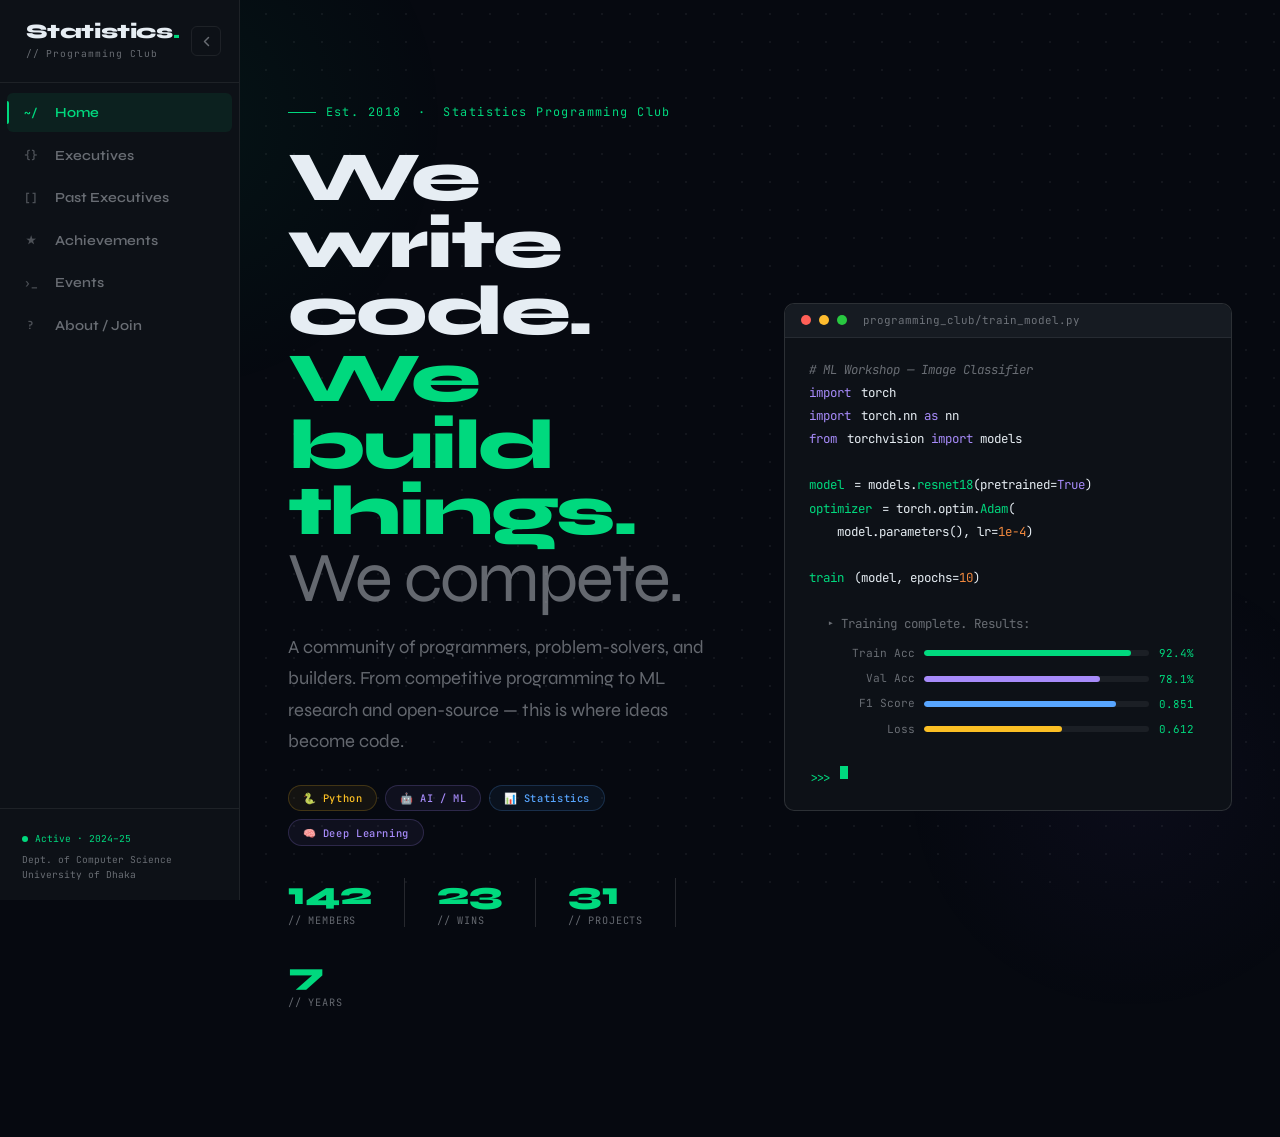
==== index.html @ 73231b4b "Update index.html" ====
<!DOCTYPE html>
<html lang="en">
<head>
  <meta charset="UTF-8">
  <meta name="viewport" content="width=device-width, initial-scale=1.0">
  <title>Statistics Programming Club</title>
  <link rel="preconnect" href="https://fonts.googleapis.com">
  <link rel="preconnect" href="https://fonts.gstatic.com" crossorigin>
  <link href="https://fonts.googleapis.com/css2?family=Syne:wght@400;600;700;800&family=JetBrains+Mono:wght@300;400;500&display=swap" rel="stylesheet">
  <link rel="stylesheet" href="style.css">
</head>
<body>

<div class="bg-glow2"></div>

<!-- ══════════════════════════════════════════
     SIDEBAR (desktop)
══════════════════════════════════════════ -->
<nav class="sb" id="sb">
  <div class="sbh">
    <div class="sbb">
      <div class="lm"><a href="#">Statistics<span>.</span></div>
      <div class="ls">// Programming Club</a></div>
    </div>
    <button class="sbt" id="sbt" title="Toggle sidebar">
      <svg width="13" height="13" viewBox="0 0 13 13" fill="none">
        <path d="M8.5 10.5L4.5 6.5L8.5 2.5" stroke="currentColor" stroke-width="1.5" stroke-linecap="round" stroke-linejoin="round"/>
      </svg>
    </button>
  </div>

  <ul class="nis">
    <li class="ni active" data-page="home"        data-tip="Home">        <span class="nic">~/</span><span class="nil">Home</span></li>
    <li class="ni"        data-page="exec"         data-tip="Executives">  <span class="nic">{}</span><span class="nil">Executives</span></li>
    <li class="ni"        data-page="alumni"       data-tip="Past Execs">  <span class="nic">[]</span><span class="nil">Past Executives</span></li>
    <li class="ni"        data-page="ach"          data-tip="Achievements"><span class="nic">★</span> <span class="nil">Achievements</span></li>
    <li class="ni"        data-page="events"       data-tip="Events">      <span class="nic">›_</span><span class="nil">Events</span></li>
    <li class="ni"        data-page="about"        data-tip="About">       <span class="nic">?</span> <span class="nil">About / Join</span></li>
  </ul>

  <div class="sbf">
    <div class="sbfd"></div>
    <div class="sbfi">
      <div class="st"><span class="std"></span>Active · 2024–25</div>
      <p>Dept. of Computer Science<br>University of Dhaka</p>
    </div>
  </div>
</nav>

<!-- ══════════════════════════════════════════
     MOBILE TOP NAV
══════════════════════════════════════════ -->
<nav class="tn">
  <div class="lm">Statistics<span style="color:var(--ac)">.</span></div>
  <div class="hbg" id="hbg">
    <span></span><span></span><span></span>
  </div>
</nav>

<div class="mm" id="mm">
  <div class="mi active" data-page="home">  ~/&nbsp;&nbsp;Home</div>
  <div class="mi"        data-page="exec">  {}&nbsp;&nbsp;Executives</div>
  <div class="mi"        data-page="alumni">[]&nbsp;&nbsp;Past Executives</div>
  <div class="mi"        data-page="ach">   ★&nbsp;&nbsp;Achievements</div>
  <div class="mi"        data-page="events">›_&nbsp;&nbsp;Events</div>
  <div class="mi"        data-page="about"> ?&nbsp;&nbsp;About / Join</div>
</div>

<!-- ══════════════════════════════════════════
     MAIN CONTENT
══════════════════════════════════════════ -->
<main class="ct" id="ct">

  <!-- ─────────────────────────────
       HOME
  ───────────────────────────── -->
  <section class="pg active" id="page-home">
    <div class="hero">

      <div class="hero-left">
        <div class="htag">Est. 2018 &nbsp;·&nbsp; Statistics Programming Club</div>
        <h1 class="htitle">
          We write code.<br>
          <span class="ac">We build things.</span><br>
          <span class="dm">We compete.</span>
        </h1>
        <p class="hdesc">
          A community of programmers, problem-solvers, and builders.
          From competitive programming to ML research and open-source —
          this is where ideas become code.
        </p>
        <div class="focus-pills">
          <span class="pill pill-py">🐍 Python</span>
          <span class="pill pill-ml">🤖 AI / ML</span>
          <span class="pill pill-st">📊 Statistics</span>
          <span class="pill pill-ml">🧠 Deep Learning</span>
          <!-- <span class="pill pill-cp">⚡ Competitive Programming</span> -->
        </div>
        <div class="stats">
          <div><div class="snum">142</div><div class="slbl">// MEMBERS</div></div>
          <div class="sdiv"></div>
          <div><div class="snum">23</div><div class="slbl">// WINS</div></div>
          <div class="sdiv"></div>
          <div><div class="snum">31</div><div class="slbl">// PROJECTS</div></div>
          <div class="sdiv"></div>
          <div><div class="snum">7</div><div class="slbl">// YEARS</div></div>
        </div>
      </div>

      <div class="hero-right">
        <div class="term">
          <div class="tbar">
            <div class="dot dr"></div>
            <div class="dot dy"></div>
            <div class="dot dg"></div>
            <span class="tttl">programming_club/train_model.py</span>
          </div>
          <div class="tbody">
            <div class="tl"><span class="t-cm"># ML Workshop — Image Classifier</span></div>
            <div class="tl"><span class="t-kw">import</span><span class="tc">torch</span></div>
            <div class="tl"><span class="t-kw">import</span><span class="tc">torch.nn <span class="t-kw">as</span> nn</span></div>
            <div class="tl"><span class="t-kw">from</span><span class="tc">torchvision <span class="t-kw">import</span> models</span></div>
            <div class="tl">&nbsp;</div>
            <div class="tl"><span class="t-fn">model</span><span class="tc">= models.<span class="t-fn">resnet18</span>(pretrained=<span class="t-kw">True</span>)</span></div>
            <div class="tl"><span class="t-fn">optimizer</span><span class="tc">= torch.optim.<span class="t-fn">Adam</span>(</span></div>
            <div class="tl"><span class="tc">&nbsp;&nbsp;&nbsp;&nbsp;model.parameters(), lr=<span class="t-num">1e-4</span>)</span></div>
            <div class="tl">&nbsp;</div>
            <div class="tl"><span class="t-fn">train</span><span class="tc">(model, epochs=<span class="t-num">10</span>)</span></div>
            <div class="tl">&nbsp;</div>
            <div class="tl"><span class="to">▸ Training complete. Results:</span></div>
            <div class="t-chart">
              <div class="t-bar-row">
                <span class="t-bar-lbl">Train Acc</span>
                <div class="t-bar-track"><div class="t-bar-fill f1"></div></div>
                <span class="t-bar-val">92.4%</span>
              </div>
              <div class="t-bar-row">
                <span class="t-bar-lbl">Val Acc</span>
                <div class="t-bar-track"><div class="t-bar-fill f2"></div></div>
                <span class="t-bar-val">78.1%</span>
              </div>
              <div class="t-bar-row">
                <span class="t-bar-lbl">F1 Score</span>
                <div class="t-bar-track"><div class="t-bar-fill f3"></div></div>
                <span class="t-bar-val">0.851</span>
              </div>
              <div class="t-bar-row">
                <span class="t-bar-lbl">Loss</span>
                <div class="t-bar-track"><div class="t-bar-fill f4"></div></div>
                <span class="t-bar-val">0.612</span>
              </div>
            </div>
            <div class="tl">&nbsp;</div>
            <div class="tl"><span class="tp">&gt;&gt;&gt;</span><span class="tcur"></span></div>
          </div>
        </div>
      </div>

    </div>
  </section>

  <!-- ─────────────────────────────
       CURRENT EXECUTIVES
       Cards are injected by script.js
       based on "current_committee" in database.json
  ───────────────────────────── -->
  <section class="pg" id="page-exec">
    <div class="ph rv">
      <div class="pe">// Current Session</div>
      <h2 class="pt">Current <span>Executives</span></h2>
      <p class="pd">The team leading Statistics Programming Club this year. Click any card to view their profile &amp; social links.</p>
      <div class="sbadge" id="exec-session-badge">
        <span class="bdot"></span>
        <span id="exec-session-text">Active Session</span>
      </div>
    </div>

    <!-- script.js appends .ec cards here -->
    <div class="egrid rv" id="exec-grid"></div>
  </section>

  <!-- ─────────────────────────────
       PAST EXECUTIVES
       Year blocks are injected by script.js
       for every committee that isn't current_committee
  ───────────────────────────── -->
  <section class="pg" id="page-alumni">
    <div class="ph rv">
      <div class="pe">// Alumni</div>
      <h2 class="pt">Past <span>Executives</span></h2>
      <p class="pd">The people who built what this club is today. Click any card to see their profile and links.</p>
    </div>

    <!-- script.js appends .ay year blocks here -->
    <div id="alumni-content"></div>
  </section>

  <!-- ─────────────────────────────
       ACHIEVEMENTS
  ───────────────────────────── -->
  <section class="pg" id="page-ach">
    <div class="ph rv">
      <div class="pe">// Trophy Room</div>
      <h2 class="pt">Our <span>Achievements</span></h2>
      <p class="pd">Competition results, recognitions, and milestones since 2018.</p>
    </div>

    <div class="tally rv">
      <div class="tc2"><div class="tn2">8</div><div class="tl2">// GOLD</div></div>
      <div class="tc2"><div class="tn2">9</div><div class="tl2">// SILVER</div></div>
      <div class="tc2"><div class="tn2">6</div><div class="tl2">// BRONZE</div></div>
      <div class="tc2"><div class="tn2">31</div><div class="tl2">// PROJECTS</div></div>
    </div>

    <div class="agrid rv">
      <div class="ach gold">
        <div class="ai">🥇</div>
        <div class="ayr">2024 · ICPC REGIONAL</div>
        <div class="atl">1st Place — ICPC Dhaka Regional Contest</div>
        <div class="aev">International Collegiate Programming Contest</div>
        <div class="amm"><strong>Team:</strong> Aryan H., Tanvir A., Lamia N.</div>
      </div>
      <div class="ach gold">
        <div class="ai">🥇</div>
        <div class="ayr">2024 · HACKATHON</div>
        <div class="atl">1st Place — DU Tech Fest Hackathon</div>
        <div class="aev">University of Dhaka Tech Festival</div>
        <div class="amm"><strong>Project:</strong> AgriSense — Smart crop monitoring</div>
      </div>
      <div class="ach silver">
        <div class="ai">🥈</div>
        <div class="ayr">2023 · ICPC REGIONAL</div>
        <div class="atl">2nd Place — ICPC Dhaka Regional</div>
        <div class="aev">International Collegiate Programming Contest</div>
        <div class="amm"><strong>Team:</strong> Karim U., Imran C., Hasib R.</div>
      </div>
      <div class="ach blue">
        <div class="ai">🏆</div>
        <div class="ayr">2023 · RESEARCH</div>
        <div class="atl">Best Paper — IEEE Student Branch Conference</div>
        <div class="aev">IEEE Bangladesh Section Student Conference</div>
        <div class="amm"><strong>Authors:</strong> Karim U., Dipa R., Suriya B.</div>
      </div>
      <div class="ach gold">
        <div class="ai">🥇</div>
        <div class="ayr">2022 · CODEFORCES</div>
        <div class="atl">National Rank #1 — Codeforces Round 850</div>
        <div class="aev">Codeforces Rated Contest</div>
        <div class="amm"><strong>Member:</strong> Imran Chowdhury</div>
      </div>
      <div class="ach silver">
        <div class="ai">🥈</div>
        <div class="ayr">2022 · HACKATHON</div>
        <div class="atl">Runner-up — BASIS National ICT Awards</div>
        <div class="aev">BASIS National ICT Awards (Student Category)</div>
        <div class="amm"><strong>Project:</strong> EduTrack — Attendance system</div>
      </div>
      <div class="ach">
        <div class="ai">🎖️</div>
        <div class="ayr">2021 · COMMUNITY</div>
        <div class="atl">Best Student Club — DU CSE Dept. Award</div>
        <div class="aev">Dept. of Computer Science & Engineering, DU</div>
        <div class="amm"><strong>Session:</strong> 2020–2021</div>
      </div>
      <div class="ach silver">
        <div class="ai">🥈</div>
        <div class="ayr">2021 · ICPC</div>
        <div class="atl">2nd Place — BUET IUPC</div>
        <div class="aev">BUET Inter-University Programming Contest</div>
        <div class="amm"><strong>Team:</strong> Omar F., Rezaul K., Tanya I.</div>
      </div>
    </div>
  </section>

  <!-- ─────────────────────────────
       EVENTS
  ───────────────────────────── -->
  <section class="pg" id="page-events">
    <div class="ph rv">
      <div class="pe">// Schedule</div>
      <h2 class="pt">Upcoming <span>Events</span></h2>
      <p class="pd">Workshops, contests, and meetups. Open to all members — some open to the public.</p>
    </div>

    <div class="evl rv">
      <div class="ev">
        <div><div class="emo">MAY</div><div class="edy">12</div></div>
        <div><div class="et">CP Workshop — Graph Algorithms</div><div class="em">2:00 PM · Room 301, CSE Building · All levels welcome</div></div>
        <div class="etag tup">UPCOMING</div>
      </div>
      <div class="ev">
        <div><div class="emo">MAY</div><div class="edy">18</div></div>
        <div><div class="et">Weekly Practice Contest</div><div class="em">6:00 PM · Online (Codeforces) · Members only</div></div>
        <div class="etag tup">UPCOMING</div>
      </div>
      <div class="ev">
        <div><div class="emo">MAY</div><div class="edy">24</div></div>
        <div><div class="et">Web Dev Bootcamp — Day 1</div><div class="em">10:00 AM · Lab 2, CSE Building · Open to all</div></div>
        <div class="etag two">WORKSHOP</div>
      </div>
      <div class="ev">
        <div><div class="emo">MAY</div><div class="edy">25</div></div>
        <div><div class="et">Web Dev Bootcamp — Day 2</div><div class="em">10:00 AM · Lab 2, CSE Building · Open to all</div></div>
        <div class="etag two">WORKSHOP</div>
      </div>
      <div class="ev">
        <div><div class="emo">JUN</div><div class="edy">07</div></div>
        <div><div class="et">Intra-Club Programming Contest 2025</div><div class="em">9:00 AM – 2:00 PM · Lab 1 &amp; 2, CSE Building · Members</div></div>
        <div class="etag tco">CONTEST</div>
      </div>
      <div class="ev">
        <div><div class="emo">JUN</div><div class="edy">20</div></div>
        <div><div class="et">ICPC Selection Round — Trial</div><div class="em">10:00 AM · Online · Open to registered teams</div></div>
        <div class="etag tco">CONTEST</div>
      </div>
    </div>

    <p style="font-family:var(--fm);font-size:.7rem;color:var(--mut)">
      // Events are posted to our Facebook group 1 week in advance.
    </p>
  </section>

  <!-- ─────────────────────────────
       ABOUT / JOIN
  ───────────────────────────── -->
  <section class="pg" id="page-about">
    <div class="ph rv">
      <div class="pe">// About</div>
      <h2 class="pt">Who We <span>Are</span></h2>
      <p class="pd">Founded in 2018 at the Dept. of Computer Science &amp; Engineering, University of Dhaka.</p>
    </div>

    <div class="abg rv">
      <div class="abc">
        <h3><span class="tag">01</span> Mission</h3>
        <p>To cultivate a culture of programming excellence — from competitive coding to building products that matter. We believe the best engineers practice deliberately and ship relentlessly.</p>
      </div>
      <div class="abc">
        <h3><span class="tag">02</span> What We Do</h3>
        <p>Weekly workshops, monthly contests, annual hackathons, ICPC preparation, open-source projects, and industry speaker sessions. Something for every level of programmer.</p>
      </div>
      <div class="abc wide">
        <h3><span class="tag">03</span> Our Community</h3>
        <p>142 active members across all years of the CSE program. We welcome students from all departments who love programming. You don't need to be a CS major — just bring curiosity and consistency. Our alumni network spans Google, Meta, local startups, and top grad programs worldwide.</p>
      </div>
    </div>

    <div class="mtr rv">
      <div class="mtc">
        <div class="mtd">// WEEKLY MEETUP</div>
        <div class="mtt">Every Thursday</div>
        <div class="mtl">5:00 PM · Room 301, CSE Building</div>
      </div>
      <div class="mtc">
        <div class="mtd">// PRACTICE SESSION</div>
        <div class="mtt">Every Saturday</div>
        <div class="mtl">3:00 PM · Lab 2, CSE Building</div>
      </div>
      <div class="mtc">
        <div class="mtd">// ONLINE CONTEST</div>
        <div class="mtt">Bi-weekly</div>
        <div class="mtl">6:00 PM · Codeforces Platform</div>
      </div>
    </div>

    <div class="jcta rv">
      <div>
        <h3>Ready to <span>join</span>?</h3>
        <p>Membership is open at the start of each semester. Fill out the form and one of our executives will be in touch within 48 hours.</p>
      </div>
      <a class="bjoin" href="mailto:join@syntaxclub.ac">Apply for Membership →</a>
    </div>
  </section>

</main>

<!-- ══════════════════════════════════════════
     PROFILE MODAL
══════════════════════════════════════════ -->
<div class="ovl" id="ov">
  <div class="mdl">
    <button class="mclose" id="mc">✕</button>
    <div class="mbody">
      <div class="mtop">
        <div class="mav" id="mav"></div>
        <div>
          <div class="mrl" id="mrl"></div>
          <div class="mnm" id="mnm"></div>
          <div class="mtgs" id="mtgs"></div>
        </div>
      </div>
      <div class="mbi" id="mbi"></div>
      <div class="mso-label">// Connect</div>
      <div class="mso" id="mso"></div>
    </div>
  </div>
</div>

<script src="script.js"></script>
</body>
</html>
---- style.css ----
/* ── RESET & VARIABLES ── */
*,*::before,*::after{box-sizing:border-box;margin:0;padding:0}

:root{
  --bg:#060910;--surface:#0d1117;--s2:#161b22;
  --b:rgba(255,255,255,.07);--b2:rgba(255,255,255,.13);
  --txt:#e6edf3;--mut:rgba(230,237,243,.42);
  --ac:#00d97e;--acd:rgba(0,217,126,.08);--acg:rgba(0,217,126,.22);
  --bl:#58a6ff;--bld:rgba(88,166,255,.1);--or:#f0883e;
  --pu:#a78bfa;--pud:rgba(167,139,250,.1);--py:#fbbf24;
  --fd:'Syne',sans-serif;--fm:'JetBrains Mono',monospace;
  --nw:240px;--nc:64px;--nh:60px;--ease:.28s cubic-bezier(.4,0,.2,1)
}

html{scroll-behavior:smooth}

body{
  font-family:var(--fd);
  background:var(--bg);
  color:var(--txt);
  min-height:100vh;
  overflow-x:hidden
}

/* Dot grid background */
body::before{
  content:'';position:fixed;inset:0;
  background-image:radial-gradient(circle,rgba(255,255,255,.055) 1px,transparent 1px);
  background-size:28px 28px;pointer-events:none;z-index:0
}

/* Green ambient glow — top left */
body::after{
  content:'';position:fixed;top:-20%;left:-10%;
  width:600px;height:600px;
  background:radial-gradient(circle,rgba(0,217,126,.055) 0%,transparent 65%);
  pointer-events:none;z-index:0
}

/* Purple ambient glow — bottom right */
.bg-glow2{
  position:fixed;bottom:-15%;right:-8%;
  width:500px;height:500px;
  background:radial-gradient(circle,rgba(139,92,246,.045) 0%,transparent 65%);
  pointer-events:none;z-index:0
}

a{color:inherit;text-decoration:none}
ul{list-style:none}

/* ── SIDEBAR ── */
.sb{
  position:fixed;top:0;left:0;bottom:0;
  width:var(--nw);background:var(--surface);
  border-right:1px solid var(--b);z-index:200;
  display:flex;flex-direction:column;overflow:hidden;
  transition:width var(--ease)
}
.sb.col{width:var(--nc)}

.sbh{
  display:flex;align-items:center;justify-content:space-between;
  padding:1.4rem 1.1rem 1.4rem 1.6rem;
  border-bottom:1px solid var(--b);min-height:70px;flex-shrink:0
}
.sb.col .sbh{justify-content:center;padding:1.4rem 0}

.sbb{overflow:hidden;white-space:nowrap;transition:opacity var(--ease),width var(--ease)}
.sb.col .sbb{opacity:0;width:0;pointer-events:none}

.lm{font-family:var(--fd);font-size:1.28rem;font-weight:800;letter-spacing:-.02em;line-height:1}
.lm span{color:var(--ac)}
.ls{font-family:var(--fm);font-size:.6rem;color:var(--mut);letter-spacing:.1em;margin-top:.25rem}

.sbt{
  width:30px;height:30px;border-radius:6px;
  background:transparent;border:1px solid var(--b);
  color:var(--mut);cursor:pointer;
  display:flex;align-items:center;justify-content:center;flex-shrink:0;
  transition:background .18s,color .18s,border-color .18s
}
.sbt:hover{background:var(--s2);color:var(--txt);border-color:var(--b2)}
.sbt svg{transition:transform var(--ease)}
.sb.col .sbt svg{transform:rotate(180deg)}

.nis{flex:1;padding:.6rem .45rem;display:flex;flex-direction:column;gap:.2rem;overflow:hidden}

.ni{
  display:flex;align-items:center;gap:.8rem;
  padding:.7rem .8rem;border-radius:6px;
  font-size:.87rem;font-weight:600;color:var(--mut);
  cursor:pointer;white-space:nowrap;position:relative;
  transition:background .18s,color .18s
}
.nic{font-family:var(--fm);font-size:.7rem;width:22px;text-align:center;flex-shrink:0;opacity:.7}
.nil{overflow:hidden;transition:opacity var(--ease),max-width var(--ease);max-width:180px}
.sb.col .nil{opacity:0;max-width:0}
.ni:hover{background:var(--s2);color:var(--txt)}
.ni.active{background:var(--acd);color:var(--ac)}
.ni.active::before{
  content:'';position:absolute;left:0;top:20%;bottom:20%;
  width:2px;background:var(--ac);border-radius:0 2px 2px 0
}
.ni.active .nic{opacity:1}

/* Collapsed sidebar tooltips */
.sb.col .ni::after{
  content:attr(data-tip);
  position:absolute;left:calc(100% + 10px);top:50%;transform:translateY(-50%);
  background:var(--s2);border:1px solid var(--b2);color:var(--txt);
  padding:.35rem .75rem;border-radius:6px;
  font-size:.76rem;font-weight:600;
  white-space:nowrap;pointer-events:none;
  opacity:0;transition:opacity .15s;z-index:300
}
.sb.col .ni:hover::after{opacity:1}

.sbf{padding:1.1rem 1.4rem;border-top:1px solid var(--b);flex-shrink:0;overflow:hidden}
.sb.col .sbf{padding:1.1rem 0;display:flex;justify-content:center}

.sbfi{white-space:nowrap;transition:opacity var(--ease)}
.sb.col .sbfi{opacity:0;pointer-events:none}

.sbfd{display:none;width:7px;height:7px;border-radius:50%;background:var(--ac);animation:pulse 2s ease infinite}
.sb.col .sbfd{display:block}

.st{display:inline-flex;align-items:center;gap:.4rem;color:var(--ac);font-family:var(--fm);font-size:.6rem;margin-bottom:.4rem}
.std{width:6px;height:6px;border-radius:50%;background:var(--ac);animation:pulse 2s ease infinite}
@keyframes pulse{0%,100%{opacity:1;transform:scale(1)}50%{opacity:.4;transform:scale(.75)}}
.sbf p{font-family:var(--fm);font-size:.6rem;color:var(--mut);line-height:1.6}

/* ── MOBILE TOP NAV ── */
.tn{
  display:none;position:fixed;top:0;left:0;right:0;height:var(--nh);
  background:rgba(13,17,23,.92);backdrop-filter:blur(12px);
  border-bottom:1px solid var(--b);z-index:200;
  align-items:center;justify-content:space-between;padding:0 1.25rem
}
.tn .lm{font-size:1.1rem}

.hbg{display:flex;flex-direction:column;gap:4px;cursor:pointer;padding:4px}
.hbg span{display:block;width:20px;height:2px;background:var(--txt);border-radius:2px}

.mm{
  display:none;position:fixed;inset:var(--nh) 0 0 0;
  background:var(--surface);z-index:190;
  padding:1.5rem 1.25rem;flex-direction:column;gap:.4rem;overflow-y:auto
}
.mm.open{display:flex}
.mi{padding:.875rem 1rem;border-radius:6px;font-weight:600;color:var(--mut);cursor:pointer;transition:background .15s,color .15s;font-family:var(--fm);font-size:.83rem}
.mi.active{background:var(--acd);color:var(--ac)}
.mi:hover{background:var(--s2);color:var(--txt)}

/* ── CONTENT AREA ── */
.ct{margin-left:var(--nw);min-height:100vh;position:relative;z-index:1;transition:margin-left var(--ease)}
.ct.col{margin-left:var(--nc)}
.pg{display:none;padding:3.5rem min(5%,3rem) 5rem}
.pg.active{display:block}

/* ── HOME ── */
.hero{
  min-height:calc(100vh - 3.5rem);
  display:grid;grid-template-columns:1fr 1fr;gap:3rem;
  align-items:center;padding:3rem 0
}
.hero-left{display:flex;flex-direction:column;justify-content:center}
.hero-right{display:flex;flex-direction:column;gap:1.5rem}

.htag{
  font-family:var(--fm);font-size:.74rem;color:var(--ac);
  letter-spacing:.12em;margin-bottom:1.5rem;
  display:flex;align-items:center;gap:.6rem;
  opacity:0;animation:fadeUp .7s ease .1s both
}
.htag::before{content:'';display:inline-block;width:28px;height:1px;background:var(--ac)}

.htitle{
  font-size:clamp(2.6rem,5.5vw,5rem);font-weight:800;
  line-height:.95;letter-spacing:-.03em;margin-bottom:1.25rem;
  opacity:0;animation:fadeUp .8s ease .2s both
}
.htitle .ac{color:var(--ac)}
.htitle .dm{color:var(--mut);font-weight:400}

.hdesc{
  font-size:clamp(1rem,1.8vw,1.15rem);color:var(--mut);
  max-width:46ch;font-weight:400;line-height:1.7;margin-bottom:1.75rem;
  opacity:0;animation:fadeUp .8s ease .35s both
}

/* Focus pills */
.focus-pills{display:flex;flex-wrap:wrap;gap:.5rem;margin-bottom:2rem;opacity:0;animation:fadeUp .8s ease .42s both}
.pill{display:inline-flex;align-items:center;gap:.4rem;padding:.32rem .85rem;border-radius:20px;font-family:var(--fm);font-size:.65rem;font-weight:500;letter-spacing:.06em;border:1px solid}
.pill-py{color:var(--py);border-color:rgba(251,191,36,.2);background:rgba(251,191,36,.06)}
.pill-ml{color:var(--pu);border-color:rgba(167,139,250,.2);background:rgba(167,139,250,.06)}
.pill-cp{color:var(--ac);border-color:rgba(0,217,126,.2);background:rgba(0,217,126,.06)}
.pill-st{color:var(--bl);border-color:rgba(88,166,255,.2);background:rgba(88,166,255,.06)}

/* Terminal */
.term{background:var(--surface);border:1px solid var(--b2);border-radius:10px;overflow:hidden;width:100%;opacity:0;animation:fadeUp .8s ease .45s both}
.tbar{background:var(--s2);padding:.6rem 1rem;display:flex;align-items:center;gap:.5rem;border-bottom:1px solid var(--b)}
.dot{width:10px;height:10px;border-radius:50%}
.dr{background:#ff5f57}.dy{background:#febc2e}.dg{background:#28c840}
.tttl{font-family:var(--fm);font-size:.68rem;color:var(--mut);margin-left:.5rem}
.tbody{padding:1.25rem 1.5rem;font-family:var(--fm);font-size:.78rem;line-height:1.85}
.tl{display:flex;gap:.6rem;flex-wrap:wrap}
.tp{color:var(--ac);flex-shrink:0}
.tc{color:var(--txt)}
.to{color:var(--mut);padding-left:1.1rem}
.to.hi{color:var(--bl)}
.t-kw{color:var(--pu)}.t-fn{color:var(--ac)}.t-str{color:var(--py)}
.t-cm{color:var(--mut);font-style:italic}.t-num{color:var(--or)}
.tcur{display:inline-block;width:8px;height:1em;background:var(--ac);vertical-align:text-bottom;animation:blink 1s step-end infinite}
@keyframes blink{0%,100%{opacity:1}50%{opacity:0}}

/* Mini bar chart */
.t-chart{padding:.5rem 0 .25rem 1.1rem;display:flex;flex-direction:column;gap:.28rem}
.t-bar-row{display:flex;align-items:center;gap:.6rem;font-size:.7rem}
.t-bar-lbl{color:var(--mut);width:5.5rem;text-align:right;flex-shrink:0}
.t-bar-track{flex:1;height:6px;background:rgba(255,255,255,.06);border-radius:3px;overflow:hidden}
.t-bar-fill{height:100%;border-radius:3px;animation:barGrow .8s cubic-bezier(.16,1,.3,1) both}
@keyframes barGrow{from{width:0}to{width:var(--w)}}
.t-bar-fill.f1{background:var(--ac);--w:92%;animation-delay:.6s}
.t-bar-fill.f2{background:var(--pu);--w:78%;animation-delay:.7s}
.t-bar-fill.f3{background:var(--bl);--w:85%;animation-delay:.8s}
.t-bar-fill.f4{background:var(--py);--w:61%;animation-delay:.9s}
.t-bar-val{color:var(--ac);font-size:.68rem;flex-shrink:0;width:3rem}

/* Stats */
.stats{display:flex;gap:2rem;flex-wrap:wrap;opacity:0;animation:fadeUp .8s ease .55s both}
.snum{font-size:clamp(1.5rem,3vw,2rem);font-weight:800;color:var(--ac);line-height:1}
.slbl{font-family:var(--fm);font-size:.64rem;color:var(--mut);letter-spacing:.08em;margin-top:.3rem}
.sdiv{width:1px;background:var(--b2);align-self:stretch}

/* ── PAGE HEADERS ── */
.ph{margin-bottom:2.5rem;padding-bottom:2rem;border-bottom:1px solid var(--b)}
.pe{font-family:var(--fm);font-size:.7rem;color:var(--ac);letter-spacing:.14em;margin-bottom:.7rem}
.pt{font-size:clamp(2.5rem,6vw,4rem);font-weight:800;letter-spacing:-.02em;line-height:1.1}
.pt span{color:var(--ac)}
.pd{color:var(--mut);margin-top:.7rem;max-width:60ch;font-weight:400;font-size:.93rem}
.sbadge{display:inline-flex;align-items:center;gap:.5rem;padding:.32rem .85rem;border:1px solid var(--b2);border-radius:20px;font-family:var(--fm);font-size:.66rem;color:var(--mut);margin-top:.9rem}
.bdot{width:6px;height:6px;border-radius:50%;background:var(--ac);animation:pulse 2s ease infinite}

/* ── EXECUTIVE CARDS ── */
.egrid{display:grid;grid-template-columns:repeat(auto-fill,minmax(225px,1fr));gap:1.1rem}

.ec{
  background:var(--surface);border:1px solid var(--b);border-radius:10px;
  padding:1.7rem;cursor:pointer;position:relative;overflow:hidden;user-select:none;
  transition:border-color .2s,transform .2s,background .2s
}
.ec::after{
  content:'';position:absolute;top:0;left:0;right:0;height:2px;
  background:var(--ac);transform:scaleX(0);transform-origin:left;transition:transform .28s
}
.ec:hover{border-color:rgba(0,217,126,.25);background:var(--s2);transform:translateY(-3px)}
.ec:hover::after{transform:scaleX(1)}

.vh{position:absolute;bottom:.9rem;right:1rem;font-family:var(--fm);font-size:.58rem;color:var(--mut);opacity:0;transition:opacity .2s}
.ec:hover .vh{opacity:1}

.ec.pres{grid-column:span 2;display:flex;gap:1.75rem;align-items:flex-start;border-color:rgba(0,217,126,.2);background:var(--acd)}
.ec.pres::after{transform:scaleX(1)}

.eav{width:52px;height:52px;border-radius:9px;background:var(--s2);border:1px solid var(--b2);display:flex;align-items:center;justify-content:center;font-size:1.25rem;font-weight:800;color:var(--ac);flex-shrink:0;margin-bottom:1rem}
.pres .eav{width:66px;height:66px;font-size:1.65rem;margin-bottom:0}
.erl{font-family:var(--fm);font-size:.63rem;color:var(--ac);letter-spacing:.12em;margin-bottom:.32rem}
.enm{font-size:1.03rem;font-weight:700;margin-bottom:.28rem}
.edp{font-family:var(--fm);font-size:.68rem;color:var(--mut)}
.pres .ei{flex:1}
.ebi{font-size:.85rem;color:var(--mut);margin-top:.55rem;line-height:1.6;max-width:50ch}

/* ── ALUMNI CARDS ── */
.ay{margin-bottom:2.5rem}
.yl{font-family:var(--fm);font-size:.68rem;color:var(--mut);letter-spacing:.12em;margin-bottom:.85rem;display:flex;align-items:center;gap:.7rem}
.yl::after{content:'';flex:1;height:1px;background:var(--b)}
.ar{display:grid;grid-template-columns:repeat(auto-fill,minmax(190px,1fr));gap:.7rem}

.ac2{display:flex;align-items:center;gap:.85rem;padding:.85rem 1.1rem;border:1px solid var(--b);border-radius:8px;background:var(--surface);cursor:pointer;transition:border-color .2s,background .2s,transform .2s}
.ac2:hover{border-color:var(--b2);background:var(--s2);transform:translateY(-2px)}
.aav{width:34px;height:34px;border-radius:7px;background:var(--s2);border:1px solid var(--b2);display:flex;align-items:center;justify-content:center;font-size:.85rem;font-weight:800;color:var(--bl);flex-shrink:0}
.anm{font-size:.86rem;font-weight:600}
.arl{font-family:var(--fm);font-size:.62rem;color:var(--mut);margin-top:.1rem}

/* ── ACHIEVEMENTS ── */
.tally{display:flex;gap:1.5px;background:var(--b);border:1.5px solid var(--b);border-radius:8px;overflow:hidden;margin-bottom:2.5rem}
.tc2{flex:1;padding:1.4rem 1.1rem;background:var(--surface);text-align:center}
.tn2{font-size:clamp(1.7rem,4vw,2.4rem);font-weight:800;line-height:1}
.tc2:nth-child(1) .tn2{color:#f0b73e}
.tc2:nth-child(2) .tn2{color:#b2bac8}
.tc2:nth-child(3) .tn2{color:var(--bl)}
.tc2:nth-child(4) .tn2{color:var(--ac)}
.tl2{font-family:var(--fm);font-size:.66rem;color:var(--mut);letter-spacing:.1em;margin-top:.4rem}

.agrid{display:grid;grid-template-columns:repeat(auto-fill,minmax(280px,1fr));gap:1.1rem}
.ach{background:var(--surface);border:1px solid var(--b);border-radius:10px;padding:1.7rem;transition:transform .2s}
.ach:hover{transform:translateY(-2px)}
.ach.gold{border-color:rgba(240,183,62,.22);background:rgba(240,183,62,.03)}
.ach.silver{border-color:rgba(178,186,200,.22);background:rgba(178,186,200,.03)}
.ach.blue{border-color:rgba(88,166,255,.22);background:rgba(88,166,255,.03)}
.ai{font-size:1.55rem;margin-bottom:.7rem}
.ayr{font-family:var(--fm);font-size:.64rem;letter-spacing:.1em}
.ach.gold .ayr{color:#f0b73e}
.ach.silver .ayr{color:#b2bac8}
.ach.blue .ayr{color:var(--bl)}
.ach:not(.gold):not(.silver):not(.blue) .ayr{color:var(--ac)}
.atl{font-size:.98rem;font-weight:700;line-height:1.25;margin:.32rem 0}
.aev{font-family:var(--fm);font-size:.68rem;color:var(--mut)}
.amm{margin-top:.85rem;padding-top:.85rem;border-top:1px solid var(--b);font-size:.78rem;color:var(--mut)}
.amm strong{color:var(--txt);font-weight:600}

/* ── EVENTS ── */
.evl{display:flex;flex-direction:column;gap:1px;background:var(--b);border:1px solid var(--b);border-radius:10px;overflow:hidden;margin-bottom:2rem}
.ev{background:var(--surface);padding:1.35rem 1.5rem;display:grid;grid-template-columns:60px 1fr auto;gap:1.4rem;align-items:center;transition:background .18s}
.ev:hover{background:var(--s2)}
.emo{font-family:var(--fm);font-size:.6rem;color:var(--mut);letter-spacing:.1em}
.edy{font-size:1.85rem;font-weight:800;line-height:1;color:var(--ac)}
.et{font-size:.93rem;font-weight:600}
.em{font-family:var(--fm);font-size:.67rem;color:var(--mut);margin-top:.2rem}
.etag{padding:.26rem .68rem;border-radius:4px;font-family:var(--fm);font-size:.61rem;letter-spacing:.05em;white-space:nowrap}
.tup{background:var(--acd);color:var(--ac)}
.two{background:var(--bld);color:var(--bl)}
.tco{background:rgba(240,136,62,.1);color:var(--or)}

/* ── ABOUT ── */
.abg{display:grid;grid-template-columns:1fr 1fr;gap:1.1rem;margin-bottom:2.5rem}
.abc{background:var(--surface);border:1px solid var(--b);border-radius:10px;padding:1.9rem}
.abc h3{font-size:.98rem;font-weight:700;margin-bottom:.7rem;display:flex;align-items:center;gap:.6rem}
.abc h3 .tag{font-family:var(--fm);font-size:.6rem;color:var(--ac);letter-spacing:.1em}
.abc p{font-size:.87rem;color:var(--mut);line-height:1.75;font-weight:400}
.abc.wide{grid-column:span 2}

.mtr{display:flex;gap:1.1rem;margin-bottom:2.5rem}
.mtc{flex:1;background:var(--surface);border:1px solid var(--b);border-radius:10px;padding:1.4rem}
.mtd{font-family:var(--fm);font-size:.66rem;color:var(--ac);letter-spacing:.12em;margin-bottom:.45rem}
.mtt{font-size:1.25rem;font-weight:800;letter-spacing:-.02em}
.mtl{font-family:var(--fm);font-size:.68rem;color:var(--mut);margin-top:.38rem}

.jcta{background:var(--acd);border:1px solid rgba(0,217,126,.2);border-radius:12px;padding:2.5rem;display:flex;align-items:center;justify-content:space-between;gap:2rem;flex-wrap:wrap}
.jcta h3{font-size:clamp(1.7rem,4vw,2.4rem);font-weight:800;letter-spacing:-.02em}
.jcta h3 span{color:var(--ac)}
.jcta p{color:var(--mut);margin-top:.5rem;font-size:.88rem;font-weight:400;max-width:45ch}
.bjoin{display:inline-flex;align-items:center;gap:.5rem;padding:.9rem 2rem;background:var(--ac);color:#000;font-weight:700;font-size:.83rem;letter-spacing:.04em;border-radius:6px;white-space:nowrap;cursor:pointer;transition:transform .2s,box-shadow .2s}
.bjoin:hover{transform:translateY(-2px);box-shadow:0 8px 24px var(--acg)}

/* ── MODAL ── */
.ovl{
  position:fixed;inset:0;background:rgba(6,9,16,.85);
  backdrop-filter:blur(8px);z-index:900;
  display:flex;align-items:center;justify-content:center;padding:1.5rem;
  opacity:0;pointer-events:none;transition:opacity .25s
}
.ovl.open{opacity:1;pointer-events:all}

.mdl{
  background:var(--surface);border:1px solid var(--b2);border-radius:16px;
  width:100%;max-width:680px;max-height:90vh;overflow-y:auto;
  position:relative;
  transform:translateY(22px) scale(.97);opacity:0;
  transition:transform .28s cubic-bezier(.16,1,.3,1),opacity .25s
}
.ovl.open .mdl{transform:translateY(0) scale(1);opacity:1}
.mdl::before{content:'';position:sticky;top:0;display:block;height:2px;background:linear-gradient(90deg,var(--ac),var(--pu));z-index:3}

.mclose{
  position:sticky;top:1rem;float:right;margin:1rem 1rem -2rem 0;
  width:30px;height:30px;border-radius:7px;
  background:var(--s2);border:1px solid var(--b);
  color:var(--mut);cursor:pointer;
  display:flex;align-items:center;justify-content:center;
  font-size:.9rem;z-index:2;transition:background .18s,color .18s;flex-shrink:0
}
.mclose:hover{background:var(--b2);color:var(--txt)}

.mbody{padding:2.25rem 2.25rem 2rem}
.mtop{display:flex;gap:1.5rem;align-items:flex-start;margin-bottom:1.75rem}
.mav{
  width:82px;height:82px;border-radius:14px;
  display:flex;align-items:center;justify-content:center;
  font-size:2.1rem;font-weight:800;color:var(--ac);flex-shrink:0;
  background:linear-gradient(135deg,rgba(0,217,126,.12),rgba(167,139,250,.1));
  border:1px solid rgba(0,217,126,.2)
}
.mrl{font-family:var(--fm);font-size:.65rem;color:var(--ac);letter-spacing:.13em;margin-bottom:.35rem}
.mnm{font-size:1.55rem;font-weight:800;letter-spacing:-.02em;margin-bottom:.4rem}
.mtgs{display:flex;gap:.6rem;flex-wrap:wrap}
.mtg{padding:.24rem .7rem;border:1px solid var(--b2);border-radius:4px;font-family:var(--fm);font-size:.64rem;color:var(--mut)}
.mbi{font-size:.92rem;color:var(--mut);line-height:1.8;margin-bottom:1.6rem;padding-bottom:1.6rem;border-bottom:1px solid var(--b)}
.mso-label{font-family:var(--fm);font-size:.64rem;color:var(--mut);letter-spacing:.1em;margin-bottom:.75rem}
.mso{display:flex;gap:.65rem;flex-wrap:wrap}

.sl{
  display:inline-flex;align-items:center;gap:.5rem;
  padding:.65rem 1.15rem;border:1px solid var(--b2);border-radius:8px;
  font-family:var(--fm);font-size:.72rem;color:var(--mut);cursor:pointer;
  transition:border-color .18s,color .18s,background .18s
}
.sl:hover{background:var(--s2);color:var(--txt)}
.sl.linkedin:hover{border-color:#0a66c2;color:#0a66c2}
.sl.github:hover{border-color:#e6edf3;color:#e6edf3}
.sl.facebook:hover{border-color:#1877f2;color:#1877f2}
.sl.email:hover{border-color:var(--ac);color:var(--ac)}
.sl.codeforces:hover{border-color:var(--bl);color:var(--bl)}

/* ── ANIMATIONS ── */
@keyframes fadeUp{from{opacity:0;transform:translateY(20px)}to{opacity:1;transform:none}}
.rv{opacity:0;transform:translateY(18px);transition:opacity .6s ease,transform .6s cubic-bezier(.16,1,.3,1)}
.rv.vis{opacity:1;transform:none}

/* ── RESPONSIVE ── */
@media(max-width:900px){
  .sb{display:none}
  .tn{display:flex}
  .ct{margin-left:0!important;padding-top:var(--nh)}
  .pg{padding:2rem 1.25rem 4rem}
  .hero{grid-template-columns:1fr;gap:2rem;min-height:auto;padding:2rem 0 3rem}
  .ec.pres{grid-column:span 1;flex-direction:column}
  .abg{grid-template-columns:1fr}
  .abc.wide{grid-column:span 1}
  .mtr{flex-direction:column}
  .tally{flex-direction:column}
  .jcta{flex-direction:column}
  .ev{grid-template-columns:52px 1fr}
  .etag{display:none}
}
@media(max-width:520px){
  .egrid{grid-template-columns:1fr}
  .hero{padding:1.5rem 0 2rem}
}
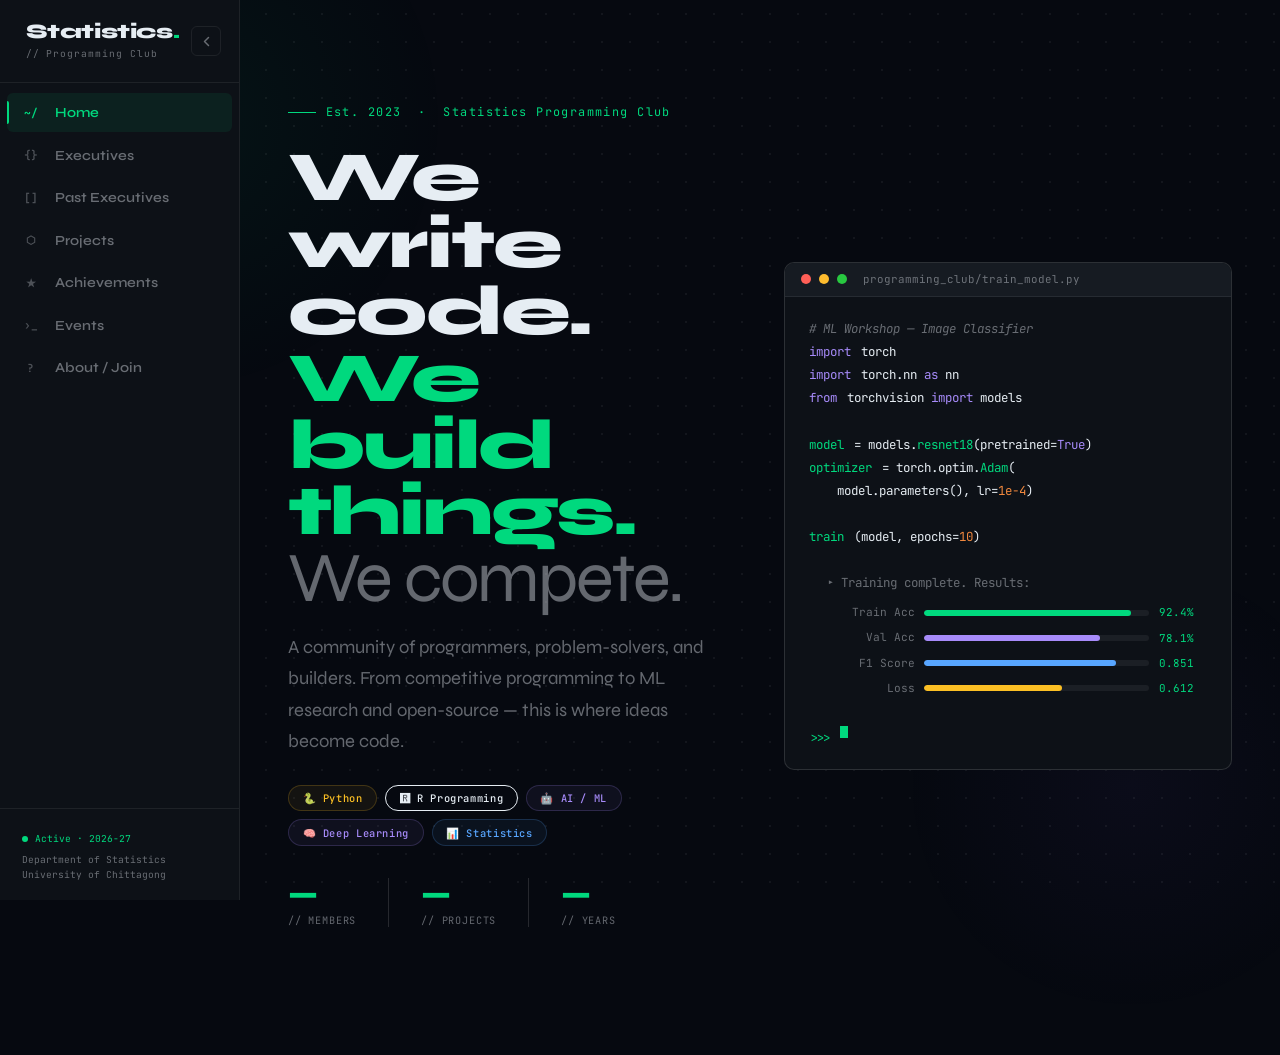
==== commit 24ed2e7b: "Update index.html" ====
--- a/index.html
+++ b/index.html
@@ -19,7 +19,7 @@
 <nav class="sb" id="sb">
   <div class="sbh">
     <div class="sbb">
-      <div class="lm"><a href="#">Statistics<span>.</span></div>
+      <div class="lm"><a href="">Statistics<span>.</span></div>
       <div class="ls">// Programming Club</a></div>
     </div>
     <button class="sbt" id="sbt" title="Toggle sidebar">
@@ -33,6 +33,7 @@
     <li class="ni active" data-page="home"        data-tip="Home">        <span class="nic">~/</span><span class="nil">Home</span></li>
     <li class="ni"        data-page="exec"         data-tip="Executives">  <span class="nic">{}</span><span class="nil">Executives</span></li>
     <li class="ni"        data-page="alumni"       data-tip="Past Execs">  <span class="nic">[]</span><span class="nil">Past Executives</span></li>
+    <li class="ni"        data-page="projects"     data-tip="Projects">    <span class="nic">⬡</span> <span class="nil">Projects</span></li>
     <li class="ni"        data-page="ach"          data-tip="Achievements"><span class="nic">★</span> <span class="nil">Achievements</span></li>
     <li class="ni"        data-page="events"       data-tip="Events">      <span class="nic">›_</span><span class="nil">Events</span></li>
     <li class="ni"        data-page="about"        data-tip="About">       <span class="nic">?</span> <span class="nil">About / Join</span></li>
@@ -41,8 +42,8 @@
   <div class="sbf">
     <div class="sbfd"></div>
     <div class="sbfi">
-      <div class="st"><span class="std"></span>Active · 2024–25</div>
-      <p>Dept. of Computer Science<br>University of Dhaka</p>
+      <div class="st"><span class="std"></span>Active · 2026-27</div>
+      <p>Department of Statistics<br>University of Chittagong</p>
     </div>
   </div>
 </nav>
@@ -51,7 +52,7 @@
      MOBILE TOP NAV
 ══════════════════════════════════════════ -->
 <nav class="tn">
-  <div class="lm">Statistics<span style="color:var(--ac)">.</span></div>
+  <div class="lm"><a href="">Statistics<span style="color:var(--ac)">.</span></a></div>
   <div class="hbg" id="hbg">
     <span></span><span></span><span></span>
   </div>
@@ -61,6 +62,7 @@
   <div class="mi active" data-page="home">  ~/&nbsp;&nbsp;Home</div>
   <div class="mi"        data-page="exec">  {}&nbsp;&nbsp;Executives</div>
   <div class="mi"        data-page="alumni">[]&nbsp;&nbsp;Past Executives</div>
+  <div class="mi"        data-page="projects">⬡&nbsp;&nbsp;Projects</div>
   <div class="mi"        data-page="ach">   ★&nbsp;&nbsp;Achievements</div>
   <div class="mi"        data-page="events">›_&nbsp;&nbsp;Events</div>
   <div class="mi"        data-page="about"> ?&nbsp;&nbsp;About / Join</div>
@@ -78,7 +80,7 @@
     <div class="hero">
 
       <div class="hero-left">
-        <div class="htag">Est. 2018 &nbsp;·&nbsp; Statistics Programming Club</div>
+        <div class="htag">Est. 2023 &nbsp;·&nbsp; Statistics Programming Club</div>
         <h1 class="htitle">
           We write code.<br>
           <span class="ac">We build things.</span><br>
@@ -89,21 +91,21 @@
           From competitive programming to ML research and open-source —
           this is where ideas become code.
         </p>
+
         <div class="focus-pills">
           <span class="pill pill-py">🐍 Python</span>
+          <span class="pill pill-rp"> 🆁 R Programming</span>
           <span class="pill pill-ml">🤖 AI / ML</span>
+          <span class="pill pill-ml">🧠 Deep Learning</span>
           <span class="pill pill-st">📊 Statistics</span>
-          <span class="pill pill-ml">🧠 Deep Learning</span>
           <!-- <span class="pill pill-cp">⚡ Competitive Programming</span> -->
         </div>
         <div class="stats">
-          <div><div class="snum">142</div><div class="slbl">// MEMBERS</div></div>
+          <div><div class="snum" id="stat-members">—</div><div class="slbl">// MEMBERS</div></div>
           <div class="sdiv"></div>
-          <div><div class="snum">23</div><div class="slbl">// WINS</div></div>
+          <div><div class="snum" id="stat-projects">—</div><div class="slbl">// PROJECTS</div></div>
           <div class="sdiv"></div>
-          <div><div class="snum">31</div><div class="slbl">// PROJECTS</div></div>
-          <div class="sdiv"></div>
-          <div><div class="snum">7</div><div class="slbl">// YEARS</div></div>
+          <div><div class="snum" id="stat-years">—</div><div class="slbl">// YEARS</div></div>
         </div>
       </div>
 
@@ -196,7 +198,23 @@
   </section>
 
   <!-- ─────────────────────────────
+       PROJECTS
+       Cards injected by script.js from resources/projects.json
+  ───────────────────────────── -->
+  <section class="pg" id="page-projects">
+    <div class="ph rv">
+      <div class="pe">// Our Work</div>
+      <h2 class="pt">Club <span>Projects</span></h2>
+      <p class="pd">Open-source tools, research projects, and applications built by club members.</p>
+    </div>
+
+    <!-- Project cards injected by script.js from projects.json → projects[] -->
+    <div class="proj-grid rv" id="proj-grid"></div>
+  </section>
+
+  <!-- ─────────────────────────────
        ACHIEVEMENTS
+       Tally + cards injected by script.js from achievements.json
   ───────────────────────────── -->
   <section class="pg" id="page-ach">
     <div class="ph rv">
@@ -205,75 +223,16 @@
       <p class="pd">Competition results, recognitions, and milestones since 2018.</p>
     </div>
 
-    <div class="tally rv">
-      <div class="tc2"><div class="tn2">8</div><div class="tl2">// GOLD</div></div>
-      <div class="tc2"><div class="tn2">9</div><div class="tl2">// SILVER</div></div>
-      <div class="tc2"><div class="tn2">6</div><div class="tl2">// BRONZE</div></div>
-      <div class="tc2"><div class="tn2">31</div><div class="tl2">// PROJECTS</div></div>
-    </div>
-
-    <div class="agrid rv">
-      <div class="ach gold">
-        <div class="ai">🥇</div>
-        <div class="ayr">2024 · ICPC REGIONAL</div>
-        <div class="atl">1st Place — ICPC Dhaka Regional Contest</div>
-        <div class="aev">International Collegiate Programming Contest</div>
-        <div class="amm"><strong>Team:</strong> Aryan H., Tanvir A., Lamia N.</div>
-      </div>
-      <div class="ach gold">
-        <div class="ai">🥇</div>
-        <div class="ayr">2024 · HACKATHON</div>
-        <div class="atl">1st Place — DU Tech Fest Hackathon</div>
-        <div class="aev">University of Dhaka Tech Festival</div>
-        <div class="amm"><strong>Project:</strong> AgriSense — Smart crop monitoring</div>
-      </div>
-      <div class="ach silver">
-        <div class="ai">🥈</div>
-        <div class="ayr">2023 · ICPC REGIONAL</div>
-        <div class="atl">2nd Place — ICPC Dhaka Regional</div>
-        <div class="aev">International Collegiate Programming Contest</div>
-        <div class="amm"><strong>Team:</strong> Karim U., Imran C., Hasib R.</div>
-      </div>
-      <div class="ach blue">
-        <div class="ai">🏆</div>
-        <div class="ayr">2023 · RESEARCH</div>
-        <div class="atl">Best Paper — IEEE Student Branch Conference</div>
-        <div class="aev">IEEE Bangladesh Section Student Conference</div>
-        <div class="amm"><strong>Authors:</strong> Karim U., Dipa R., Suriya B.</div>
-      </div>
-      <div class="ach gold">
-        <div class="ai">🥇</div>
-        <div class="ayr">2022 · CODEFORCES</div>
-        <div class="atl">National Rank #1 — Codeforces Round 850</div>
-        <div class="aev">Codeforces Rated Contest</div>
-        <div class="amm"><strong>Member:</strong> Imran Chowdhury</div>
-      </div>
-      <div class="ach silver">
-        <div class="ai">🥈</div>
-        <div class="ayr">2022 · HACKATHON</div>
-        <div class="atl">Runner-up — BASIS National ICT Awards</div>
-        <div class="aev">BASIS National ICT Awards (Student Category)</div>
-        <div class="amm"><strong>Project:</strong> EduTrack — Attendance system</div>
-      </div>
-      <div class="ach">
-        <div class="ai">🎖️</div>
-        <div class="ayr">2021 · COMMUNITY</div>
-        <div class="atl">Best Student Club — DU CSE Dept. Award</div>
-        <div class="aev">Dept. of Computer Science & Engineering, DU</div>
-        <div class="amm"><strong>Session:</strong> 2020–2021</div>
-      </div>
-      <div class="ach silver">
-        <div class="ai">🥈</div>
-        <div class="ayr">2021 · ICPC</div>
-        <div class="atl">2nd Place — BUET IUPC</div>
-        <div class="aev">BUET Inter-University Programming Contest</div>
-        <div class="amm"><strong>Team:</strong> Omar F., Rezaul K., Tanya I.</div>
-      </div>
-    </div>
+    <!-- Tally strip: filled from achievements.json → tally[] -->
+    <div class="tally rv" id="ach-tally"></div>
+
+    <!-- Achievement cards: filled from achievements.json → achievements[] -->
+    <div class="agrid rv" id="ach-grid"></div>
   </section>
 
   <!-- ─────────────────────────────
        EVENTS
+       List injected by script.js from events.json
   ───────────────────────────── -->
   <section class="pg" id="page-events">
     <div class="ph rv">
@@ -282,42 +241,10 @@
       <p class="pd">Workshops, contests, and meetups. Open to all members — some open to the public.</p>
     </div>
 
-    <div class="evl rv">
-      <div class="ev">
-        <div><div class="emo">MAY</div><div class="edy">12</div></div>
-        <div><div class="et">CP Workshop — Graph Algorithms</div><div class="em">2:00 PM · Room 301, CSE Building · All levels welcome</div></div>
-        <div class="etag tup">UPCOMING</div>
-      </div>
-      <div class="ev">
-        <div><div class="emo">MAY</div><div class="edy">18</div></div>
-        <div><div class="et">Weekly Practice Contest</div><div class="em">6:00 PM · Online (Codeforces) · Members only</div></div>
-        <div class="etag tup">UPCOMING</div>
-      </div>
-      <div class="ev">
-        <div><div class="emo">MAY</div><div class="edy">24</div></div>
-        <div><div class="et">Web Dev Bootcamp — Day 1</div><div class="em">10:00 AM · Lab 2, CSE Building · Open to all</div></div>
-        <div class="etag two">WORKSHOP</div>
-      </div>
-      <div class="ev">
-        <div><div class="emo">MAY</div><div class="edy">25</div></div>
-        <div><div class="et">Web Dev Bootcamp — Day 2</div><div class="em">10:00 AM · Lab 2, CSE Building · Open to all</div></div>
-        <div class="etag two">WORKSHOP</div>
-      </div>
-      <div class="ev">
-        <div><div class="emo">JUN</div><div class="edy">07</div></div>
-        <div><div class="et">Intra-Club Programming Contest 2025</div><div class="em">9:00 AM – 2:00 PM · Lab 1 &amp; 2, CSE Building · Members</div></div>
-        <div class="etag tco">CONTEST</div>
-      </div>
-      <div class="ev">
-        <div><div class="emo">JUN</div><div class="edy">20</div></div>
-        <div><div class="et">ICPC Selection Round — Trial</div><div class="em">10:00 AM · Online · Open to registered teams</div></div>
-        <div class="etag tco">CONTEST</div>
-      </div>
-    </div>
-
-    <p style="font-family:var(--fm);font-size:.7rem;color:var(--mut)">
-      // Events are posted to our Facebook group 1 week in advance.
-    </p>
+    <!-- Event rows: filled from events.json → events[], sorted by date -->
+    <div class="evl rv" id="events-list"></div>
+
+    <p id="events-note" style="font-family:var(--fm);font-size:.7rem;color:var(--mut)"></p>
   </section>
 
   <!-- ─────────────────────────────
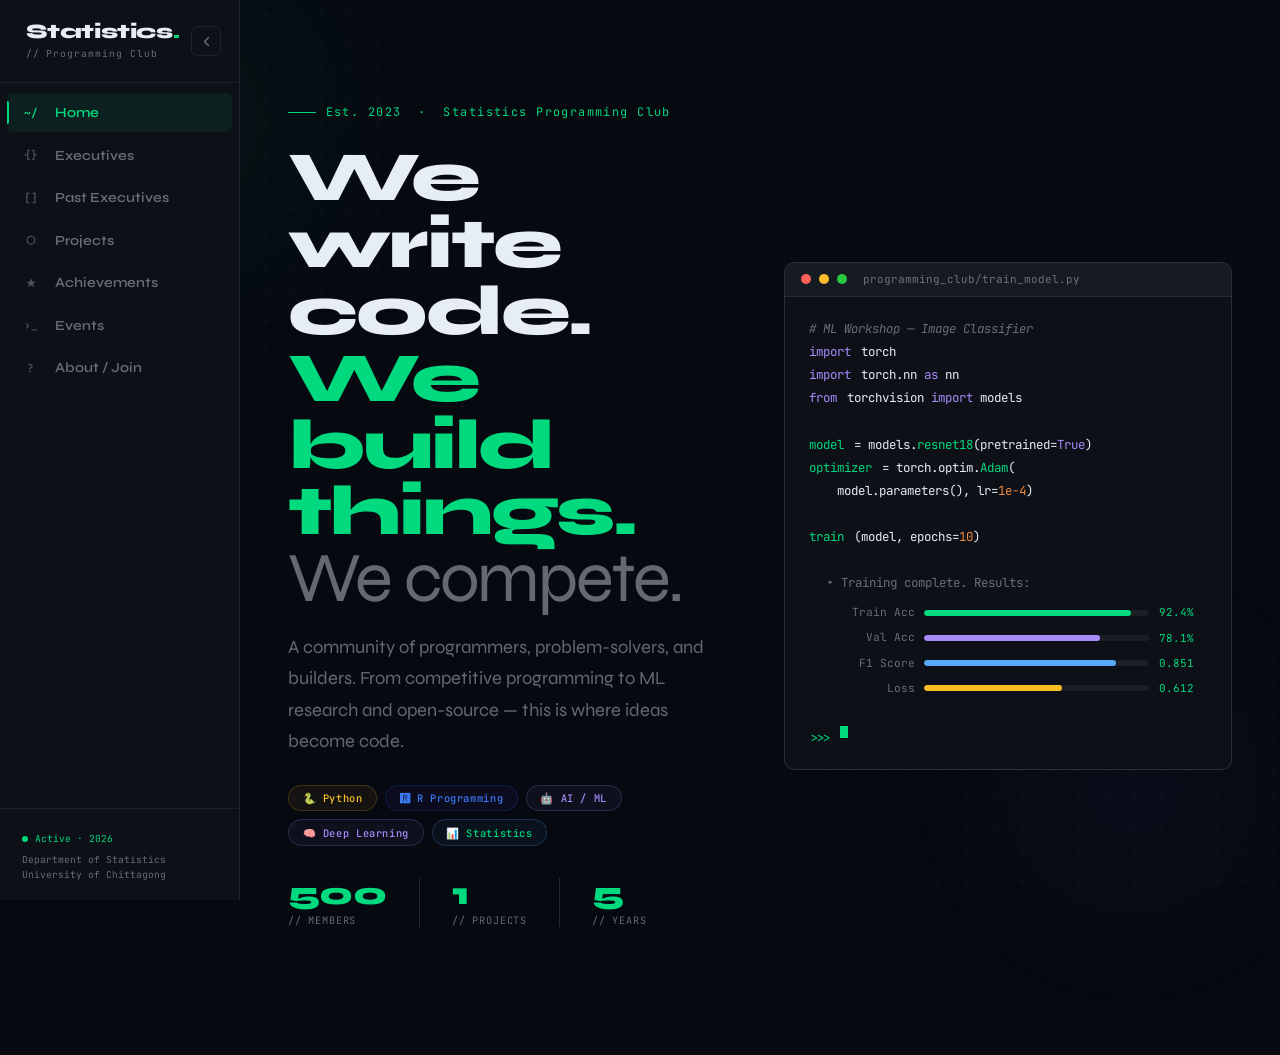
==== commit bbd58e5f: "Update index.html" ====
--- a/index.html
+++ b/index.html
@@ -42,7 +42,7 @@
   <div class="sbf">
     <div class="sbfd"></div>
     <div class="sbfi">
-      <div class="st"><span class="std"></span>Active · 2026-27</div>
+      <div class="st"><span class="std"></span>Active · <span id="current-year"></span></div>
       <p>Department of Statistics<br>University of Chittagong</p>
     </div>
   </div>
--- a/style.css
+++ b/style.css
@@ -7,7 +7,7 @@
   --txt:#e6edf3;--mut:rgba(230,237,243,.42);
   --ac:#00d97e;--acd:rgba(0,217,126,.08);--acg:rgba(0,217,126,.22);
   --bl:#58a6ff;--bld:rgba(88,166,255,.1);--or:#f0883e;
-  --pu:#a78bfa;--pud:rgba(167,139,250,.1);--py:#fbbf24;
+  --pu:#a78bfa;--pud:rgba(167,139,250,.1);--py:#fbbf24;--rp:#3b79f5;
   --fd:'Syne',sans-serif;--fm:'JetBrains Mono',monospace;
   --nw:240px;--nc:64px;--nh:60px;--ease:.28s cubic-bezier(.4,0,.2,1)
 }
@@ -192,9 +192,10 @@
 .focus-pills{display:flex;flex-wrap:wrap;gap:.5rem;margin-bottom:2rem;opacity:0;animation:fadeUp .8s ease .42s both}
 .pill{display:inline-flex;align-items:center;gap:.4rem;padding:.32rem .85rem;border-radius:20px;font-family:var(--fm);font-size:.65rem;font-weight:500;letter-spacing:.06em;border:1px solid}
 .pill-py{color:var(--py);border-color:rgba(251,191,36,.2);background:rgba(251,191,36,.06)}
+.pill-rp{color:var(--rp);border-color:rgba(18, 110, 249, 0.2);background:rgba(111, 66, 247, 0.06)}
 .pill-ml{color:var(--pu);border-color:rgba(167,139,250,.2);background:rgba(167,139,250,.06)}
+.pill-st{color:var(--ac);border-color:rgba(88,166,255,.2);background:rgba(88,166,255,.06)}
 .pill-cp{color:var(--ac);border-color:rgba(0,217,126,.2);background:rgba(0,217,126,.06)}
-.pill-st{color:var(--bl);border-color:rgba(88,166,255,.2);background:rgba(88,166,255,.06)}
 
 /* Terminal */
 .term{background:var(--surface);border:1px solid var(--b2);border-radius:10px;overflow:hidden;width:100%;opacity:0;animation:fadeUp .8s ease .45s both}
@@ -313,6 +314,8 @@
 .evl{display:flex;flex-direction:column;gap:1px;background:var(--b);border:1px solid var(--b);border-radius:10px;overflow:hidden;margin-bottom:2rem}
 .ev{background:var(--surface);padding:1.35rem 1.5rem;display:grid;grid-template-columns:60px 1fr auto;gap:1.4rem;align-items:center;transition:background .18s}
 .ev:hover{background:var(--s2)}
+.ev-nearest{border-left:3px solid var(--ac);background:var(--acd)!important;}
+.ev-nearest:hover{background:rgba(0,217,126,.12)!important;}
 .emo{font-family:var(--fm);font-size:.6rem;color:var(--mut);letter-spacing:.1em}
 .edy{font-size:1.85rem;font-weight:800;line-height:1;color:var(--ac)}
 .et{font-size:.93rem;font-weight:600}
@@ -321,6 +324,33 @@
 .tup{background:var(--acd);color:var(--ac)}
 .two{background:var(--bld);color:var(--bl)}
 .tco{background:rgba(240,136,62,.1);color:var(--or)}
+.tse{background:rgba(167,139,250,.1);color:var(--pu)}
+
+/* Events — countdown badge */
+.ev-countdown{font-family:var(--fm);font-size:.62rem;color:var(--py);background:rgba(251,191,36,.08);border:1px solid rgba(251,191,36,.2);border-radius:4px;padding:.18rem .6rem;white-space:nowrap;}
+.ev-countdown.past{color:var(--mut);background:transparent;border-color:var(--b)}
+
+/* Events — action links */
+.ev-actions{display:flex;gap:.5rem;align-items:center;flex-wrap:wrap;margin-top:.55rem;}
+.ev-action-link{display:inline-flex;align-items:center;gap:.35rem;font-family:var(--fm);font-size:.65rem;padding:.28rem .75rem;border-radius:5px;border:1px solid;transition:background .18s,border-color .18s;white-space:nowrap;text-decoration:none;}
+.ev-action-link.register{color:var(--ac);border-color:rgba(0,217,126,.22);}
+.ev-action-link.register:hover{background:var(--acd);border-color:rgba(0,217,126,.4);}
+.ev-action-link.details{color:var(--bl);border-color:rgba(88,166,255,.22);}
+.ev-action-link.details:hover{background:var(--bld);border-color:rgba(88,166,255,.4);}
+
+/* Project links (repo + demo) */
+.proj-links{display:flex;gap:.5rem;flex-wrap:wrap;align-items:center;}
+.proj-link{display:inline-flex;align-items:center;gap:.35rem;font-family:var(--fm);font-size:.68rem;padding:.3rem .75rem;border-radius:6px;border:1px solid;transition:background .18s,border-color .18s;text-decoration:none;}
+.proj-link.repo{color:var(--ac);border-color:rgba(0,217,126,.2);}
+.proj-link.repo:hover{background:var(--acd);border-color:rgba(0,217,126,.4);}
+.proj-link.demo{color:var(--pu);border-color:rgba(167,139,250,.2);}
+.proj-link.demo:hover{background:rgba(167,139,250,.08);border-color:rgba(167,139,250,.4);}
+
+/* Drag handle */
+.drag-handle{cursor:grab;color:var(--mut);font-size:1rem;padding:.2rem .3rem;border-radius:4px;transition:color .15s,background .15s;user-select:none;flex-shrink:0;}
+.drag-handle:active{cursor:grabbing;}
+.drag-handle:hover{color:var(--txt);background:var(--s3);}
+.dragging{opacity:.4;border:1px dashed var(--b3)!important;}
 
 /* ── ABOUT ── */
 .abg{display:grid;grid-template-columns:1fr 1fr;gap:1.1rem;margin-bottom:2.5rem}
@@ -420,10 +450,135 @@
   .mtr{flex-direction:column}
   .tally{flex-direction:column}
   .jcta{flex-direction:column}
-  .ev{grid-template-columns:52px 1fr}
-  .etag{display:none}
+  .ev{
+    grid-template-columns: 52px 1fr auto;   /* date | title | countdown */
+    /* optionally add a column gap if needed */
+    gap: 0.5rem;
+  }
 }
 @media(max-width:520px){
   .egrid{grid-template-columns:1fr}
+  .proj-grid{grid-template-columns:1fr}
   .hero{padding:1.5rem 0 2rem}
 }
+
+/* ── PROJECTS ── */
+.proj-grid {
+  display: grid;
+  grid-template-columns: repeat(3, 1fr);
+  gap: 1.1rem;
+}
+
+@media (max-width: 1200px) {
+  .proj-grid {
+    grid-template-columns: repeat(2, 1fr);
+  }
+}
+
+@media (max-width: 500px) {
+  .proj-grid {
+    grid-template-columns: 1fr;
+  }
+}
+
+.proj-card {
+  background: var(--surface);
+  border: 1px solid var(--b);
+  border-radius: 12px;
+  padding: 1.75rem;
+  display: flex;
+  flex-direction: column;
+  gap: .75rem;
+  transition: border-color .2s, transform .2s, background .2s;
+  position: relative;
+  overflow: hidden;
+}
+
+.proj-card::after {
+  content: '';
+  position: absolute;
+  top: 0; left: 0; right: 0;
+  height: 2px;
+  background: var(--accent, var(--ac));
+  transform: scaleX(0);
+  transform-origin: left;
+  transition: transform .28s ease;
+}
+
+.proj-card:hover {
+  border-color: var(--border-2, var(--b2));
+  background: var(--s2);
+  transform: translateY(-3px);
+}
+
+.proj-card:hover::after { transform: scaleX(1); }
+
+.proj-status {
+  display: inline-flex;
+  align-items: center;
+  gap: .4rem;
+  font-family: var(--fm);
+  font-size: .62rem;
+  letter-spacing: .1em;
+  padding: .22rem .7rem;
+  border-radius: 20px;
+  width: fit-content;
+}
+
+.proj-status.active     { background: var(--acd); color: var(--ac);  border: 1px solid rgba(0,217,126,.2); }
+.proj-status.completed  { background: var(--bld); color: var(--bl);  border: 1px solid rgba(88,166,255,.2); }
+.proj-status.archived   { background: rgba(255,255,255,.04); color: var(--mut); border: 1px solid var(--b); }
+.proj-status.research   { background: var(--pud, rgba(167,139,250,.1)); color: var(--pu); border: 1px solid rgba(167,139,250,.2); }
+
+.proj-status-dot {
+  width: 5px; height: 5px; border-radius: 50%;
+  background: currentColor;
+}
+.proj-status.active .proj-status-dot { animation: pulse 2s ease infinite; }
+
+.proj-title {
+  font-size: 1.05rem;
+  font-weight: 700;
+  line-height: 1.25;
+}
+
+.proj-desc {
+  font-size: .88rem;
+  color: var(--mut);
+  line-height: 1.7;
+  font-weight: 400;
+  flex: 1;
+}
+
+.proj-tags {
+  display: flex;
+  flex-wrap: wrap;
+  gap: .4rem;
+}
+
+.proj-tag {
+  font-family: var(--fm);
+  font-size: .62rem;
+  padding: .2rem .6rem;
+  border-radius: 4px;
+  background: var(--s2);
+  border: 1px solid var(--b2);
+  color: var(--mut);
+}
+
+.proj-footer {
+  display: flex;
+  align-items: center;
+  justify-content: space-between;
+  flex-wrap: wrap;
+  gap: .5rem;
+  padding-top: .85rem;
+  border-top: 1px solid var(--b);
+  margin-top: auto;
+}
+
+.proj-members {
+  font-family: var(--fm);
+  font-size: .65rem;
+  color: var(--mut);
+}
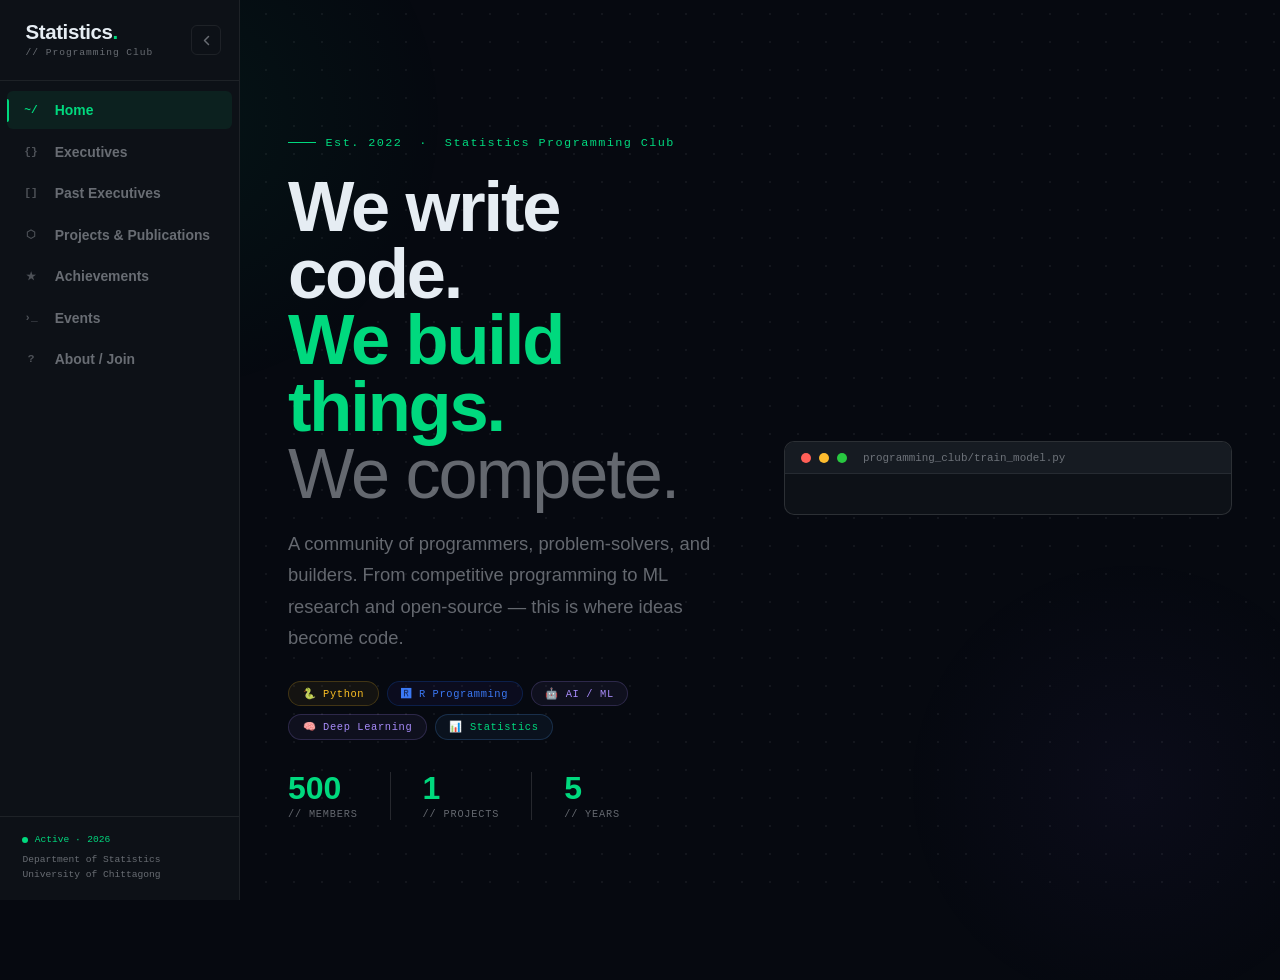
==== commit 58d76764: "Update index.html" ====
--- a/index.html
+++ b/index.html
@@ -4,9 +4,9 @@
   <meta charset="UTF-8">
   <meta name="viewport" content="width=device-width, initial-scale=1.0">
   <title>Statistics Programming Club</title>
+  <link rel="icon" type="image/svg+xml" href="favicon.svg">
   <link rel="preconnect" href="https://fonts.googleapis.com">
   <link rel="preconnect" href="https://fonts.gstatic.com" crossorigin>
-  <link href="https://fonts.googleapis.com/css2?family=Syne:wght@400;600;700;800&family=JetBrains+Mono:wght@300;400;500&display=swap" rel="stylesheet">
   <link rel="stylesheet" href="style.css">
 </head>
 <body>
@@ -22,19 +22,24 @@
       <div class="lm"><a href="">Statistics<span>.</span></div>
       <div class="ls">// Programming Club</a></div>
     </div>
-    <button class="sbt" id="sbt" title="Toggle sidebar">
-      <svg width="13" height="13" viewBox="0 0 13 13" fill="none">
-        <path d="M8.5 10.5L4.5 6.5L8.5 2.5" stroke="currentColor" stroke-width="1.5" stroke-linecap="round" stroke-linejoin="round"/>
-      </svg>
-    </button>
+    <div style="display: flex; align-items: center; gap: 1rem;">
+      <div id="theme-toggle" style="cursor: pointer" title="Toggle Theme">
+        <div class="theme-switch"><div class="switch-thumb"></div></div>
+      </div>
+      <button class="sbt" id="sbt" title="Toggle sidebar">
+        <svg width="13" height="13" viewBox="0 0 13 13" fill="none">
+          <path d="M8.5 10.5L4.5 6.5L8.5 2.5" stroke="currentColor" stroke-width="1.5" stroke-linecap="round" stroke-linejoin="round"/>
+        </svg>
+      </button>
+    </div>
   </div>
 
   <ul class="nis">
     <li class="ni active" data-page="home"        data-tip="Home">        <span class="nic">~/</span><span class="nil">Home</span></li>
     <li class="ni"        data-page="exec"         data-tip="Executives">  <span class="nic">{}</span><span class="nil">Executives</span></li>
     <li class="ni"        data-page="alumni"       data-tip="Past Execs">  <span class="nic">[]</span><span class="nil">Past Executives</span></li>
-    <li class="ni"        data-page="projects"     data-tip="Projects">    <span class="nic">⬡</span> <span class="nil">Projects</span></li>
-    <li class="ni"        data-page="ach"          data-tip="Achievements"><span class="nic">★</span> <span class="nil">Achievements</span></li>
+    <li class="ni"        data-page="projects"     data-tip="Projects & Publications">    <span class="nic">⬡</span> <span class="nil">Projects & Publications</span></li>
+    <li class="ni"        data-page="achievements"          data-tip="Achievements"><span class="nic">★</span> <span class="nil">Achievements</span></li>
     <li class="ni"        data-page="events"       data-tip="Events">      <span class="nic">›_</span><span class="nil">Events</span></li>
     <li class="ni"        data-page="about"        data-tip="About">       <span class="nic">?</span> <span class="nil">About / Join</span></li>
   </ul>
@@ -42,7 +47,9 @@
   <div class="sbf">
     <div class="sbfd"></div>
     <div class="sbfi">
-      <div class="st"><span class="std"></span>Active · <span id="current-year"></span></div>
+      <div style="display: flex; align-items: center; justify-content: space-between; gap: 1rem; margin-bottom: .4rem;">
+        <div class="st" style="margin-bottom: 0;"><span class="std"></span>Active · <span id="current-year"></span></div>
+      </div>
       <p>Department of Statistics<br>University of Chittagong</p>
     </div>
   </div>
@@ -53,8 +60,13 @@
 ══════════════════════════════════════════ -->
 <nav class="tn">
   <div class="lm"><a href="">Statistics<span style="color:var(--ac)">.</span></a></div>
-  <div class="hbg" id="hbg">
-    <span></span><span></span><span></span>
+  <div class="tn-right">
+    <button class="tn-theme-toggle" id="theme-toggle-mob" title="Toggle theme">
+      <div class="theme-switch"><div class="switch-thumb"></div></div>
+    </button>
+    <div class="hbg" id="hbg">
+      <span></span><span></span><span></span>
+    </div>
   </div>
 </nav>
 
@@ -62,8 +74,8 @@
   <div class="mi active" data-page="home">  ~/&nbsp;&nbsp;Home</div>
   <div class="mi"        data-page="exec">  {}&nbsp;&nbsp;Executives</div>
   <div class="mi"        data-page="alumni">[]&nbsp;&nbsp;Past Executives</div>
-  <div class="mi"        data-page="projects">⬡&nbsp;&nbsp;Projects</div>
-  <div class="mi"        data-page="ach">   ★&nbsp;&nbsp;Achievements</div>
+  <div class="mi"        data-page="projects">⬡&nbsp;&nbsp;Projects & Publications</div>
+  <div class="mi"        data-page="achievements">   ★&nbsp;&nbsp;Achievements</div>
   <div class="mi"        data-page="events">›_&nbsp;&nbsp;Events</div>
   <div class="mi"        data-page="about"> ?&nbsp;&nbsp;About / Join</div>
 </div>
@@ -80,7 +92,7 @@
     <div class="hero">
 
       <div class="hero-left">
-        <div class="htag">Est. 2023 &nbsp;·&nbsp; Statistics Programming Club</div>
+        <div class="htag">Est. 2022 &nbsp;·&nbsp; Statistics Programming Club</div>
         <h1 class="htitle">
           We write code.<br>
           <span class="ac">We build things.</span><br>
@@ -117,43 +129,7 @@
             <div class="dot dg"></div>
             <span class="tttl">programming_club/train_model.py</span>
           </div>
-          <div class="tbody">
-            <div class="tl"><span class="t-cm"># ML Workshop — Image Classifier</span></div>
-            <div class="tl"><span class="t-kw">import</span><span class="tc">torch</span></div>
-            <div class="tl"><span class="t-kw">import</span><span class="tc">torch.nn <span class="t-kw">as</span> nn</span></div>
-            <div class="tl"><span class="t-kw">from</span><span class="tc">torchvision <span class="t-kw">import</span> models</span></div>
-            <div class="tl">&nbsp;</div>
-            <div class="tl"><span class="t-fn">model</span><span class="tc">= models.<span class="t-fn">resnet18</span>(pretrained=<span class="t-kw">True</span>)</span></div>
-            <div class="tl"><span class="t-fn">optimizer</span><span class="tc">= torch.optim.<span class="t-fn">Adam</span>(</span></div>
-            <div class="tl"><span class="tc">&nbsp;&nbsp;&nbsp;&nbsp;model.parameters(), lr=<span class="t-num">1e-4</span>)</span></div>
-            <div class="tl">&nbsp;</div>
-            <div class="tl"><span class="t-fn">train</span><span class="tc">(model, epochs=<span class="t-num">10</span>)</span></div>
-            <div class="tl">&nbsp;</div>
-            <div class="tl"><span class="to">▸ Training complete. Results:</span></div>
-            <div class="t-chart">
-              <div class="t-bar-row">
-                <span class="t-bar-lbl">Train Acc</span>
-                <div class="t-bar-track"><div class="t-bar-fill f1"></div></div>
-                <span class="t-bar-val">92.4%</span>
-              </div>
-              <div class="t-bar-row">
-                <span class="t-bar-lbl">Val Acc</span>
-                <div class="t-bar-track"><div class="t-bar-fill f2"></div></div>
-                <span class="t-bar-val">78.1%</span>
-              </div>
-              <div class="t-bar-row">
-                <span class="t-bar-lbl">F1 Score</span>
-                <div class="t-bar-track"><div class="t-bar-fill f3"></div></div>
-                <span class="t-bar-val">0.851</span>
-              </div>
-              <div class="t-bar-row">
-                <span class="t-bar-lbl">Loss</span>
-                <div class="t-bar-track"><div class="t-bar-fill f4"></div></div>
-                <span class="t-bar-val">0.612</span>
-              </div>
-            </div>
-            <div class="tl">&nbsp;</div>
-            <div class="tl"><span class="tp">&gt;&gt;&gt;</span><span class="tcur"></span></div>
+          <div class="tbody" id="term-body"></div>
           </div>
         </div>
       </div>
@@ -204,7 +180,7 @@
   <section class="pg" id="page-projects">
     <div class="ph rv">
       <div class="pe">// Our Work</div>
-      <h2 class="pt">Club <span>Projects</span></h2>
+      <h2 class="pt">Club <span>Projects & Publications</span></h2>
       <p class="pd">Open-source tools, research projects, and applications built by club members.</p>
     </div>
 
@@ -216,11 +192,11 @@
        ACHIEVEMENTS
        Tally + cards injected by script.js from achievements.json
   ───────────────────────────── -->
-  <section class="pg" id="page-ach">
+  <section class="pg" id="page-achievements">
     <div class="ph rv">
       <div class="pe">// Trophy Room</div>
       <h2 class="pt">Our <span>Achievements</span></h2>
-      <p class="pd">Competition results, recognitions, and milestones since 2018.</p>
+      <p class="pd">Competition results, recognitions, and milestones since 2022.</p>
     </div>
 
     <!-- Tally strip: filled from achievements.json → tally[] -->
@@ -254,21 +230,21 @@
     <div class="ph rv">
       <div class="pe">// About</div>
       <h2 class="pt">Who We <span>Are</span></h2>
-      <p class="pd">Founded in 2018 at the Dept. of Computer Science &amp; Engineering, University of Dhaka.</p>
+      <p class="pd">Founded in 2022 at the Dept. of Statistics, University of Chittagong.</p>
     </div>
 
     <div class="abg rv">
       <div class="abc">
         <h3><span class="tag">01</span> Mission</h3>
-        <p>To cultivate a culture of programming excellence — from competitive coding to building products that matter. We believe the best engineers practice deliberately and ship relentlessly.</p>
+        <p>To cultivate a culture of data-driven programming excellence — from competitive data science to building data products that matter. We believe the best statisticians practice deliberately and ship insights relentlessly.</p>
       </div>
       <div class="abc">
         <h3><span class="tag">02</span> What We Do</h3>
-        <p>Weekly workshops, monthly contests, annual hackathons, ICPC preparation, open-source projects, and industry speaker sessions. Something for every level of programmer.</p>
+        <p>Weekly coding labs, monthly data challenges, annual datathons, Kaggle team preparation, open-data projects, and guest talks from industry data scientists. Something for every level of data practitioner.</p>
       </div>
       <div class="abc wide">
         <h3><span class="tag">03</span> Our Community</h3>
-        <p>142 active members across all years of the CSE program. We welcome students from all departments who love programming. You don't need to be a CS major — just bring curiosity and consistency. Our alumni network spans Google, Meta, local startups, and top grad programs worldwide.</p>
+        <p>Active members across all years of the Statistics program. We bring together Stat majors and minors who share a passion for programming with data. You don’t need to arrive as an expert — just bring curiosity and consistency. Our alumni network spans data science teams at top tech firms, impactful startups, research institutes, and leading graduate programs worldwide.</p>
       </div>
     </div>
 
@@ -276,17 +252,17 @@
       <div class="mtc">
         <div class="mtd">// WEEKLY MEETUP</div>
         <div class="mtt">Every Thursday</div>
-        <div class="mtl">5:00 PM · Room 301, CSE Building</div>
+        <div class="mtl">3:00 PM · Room 406, Faculty Building</div>
       </div>
       <div class="mtc">
         <div class="mtd">// PRACTICE SESSION</div>
         <div class="mtt">Every Saturday</div>
-        <div class="mtl">3:00 PM · Lab 2, CSE Building</div>
+        <div class="mtl">3:00 PM · Lab 1, Faculty Building</div>
       </div>
       <div class="mtc">
         <div class="mtd">// ONLINE CONTEST</div>
-        <div class="mtt">Bi-weekly</div>
-        <div class="mtl">6:00 PM · Codeforces Platform</div>
+        <div class="mtt">Monthly</div>
+        <div class="mtl">8:00 PM · HackerRank Platform</div>
       </div>
     </div>
 
@@ -295,7 +271,7 @@
         <h3>Ready to <span>join</span>?</h3>
         <p>Membership is open at the start of each semester. Fill out the form and one of our executives will be in touch within 48 hours.</p>
       </div>
-      <a class="bjoin" href="mailto:join@syntaxclub.ac">Apply for Membership →</a>
+      <a class="bjoin" href="mailto:programmingclub.stat.cu@gmail.com">Apply for Membership →</a>
     </div>
   </section>
 
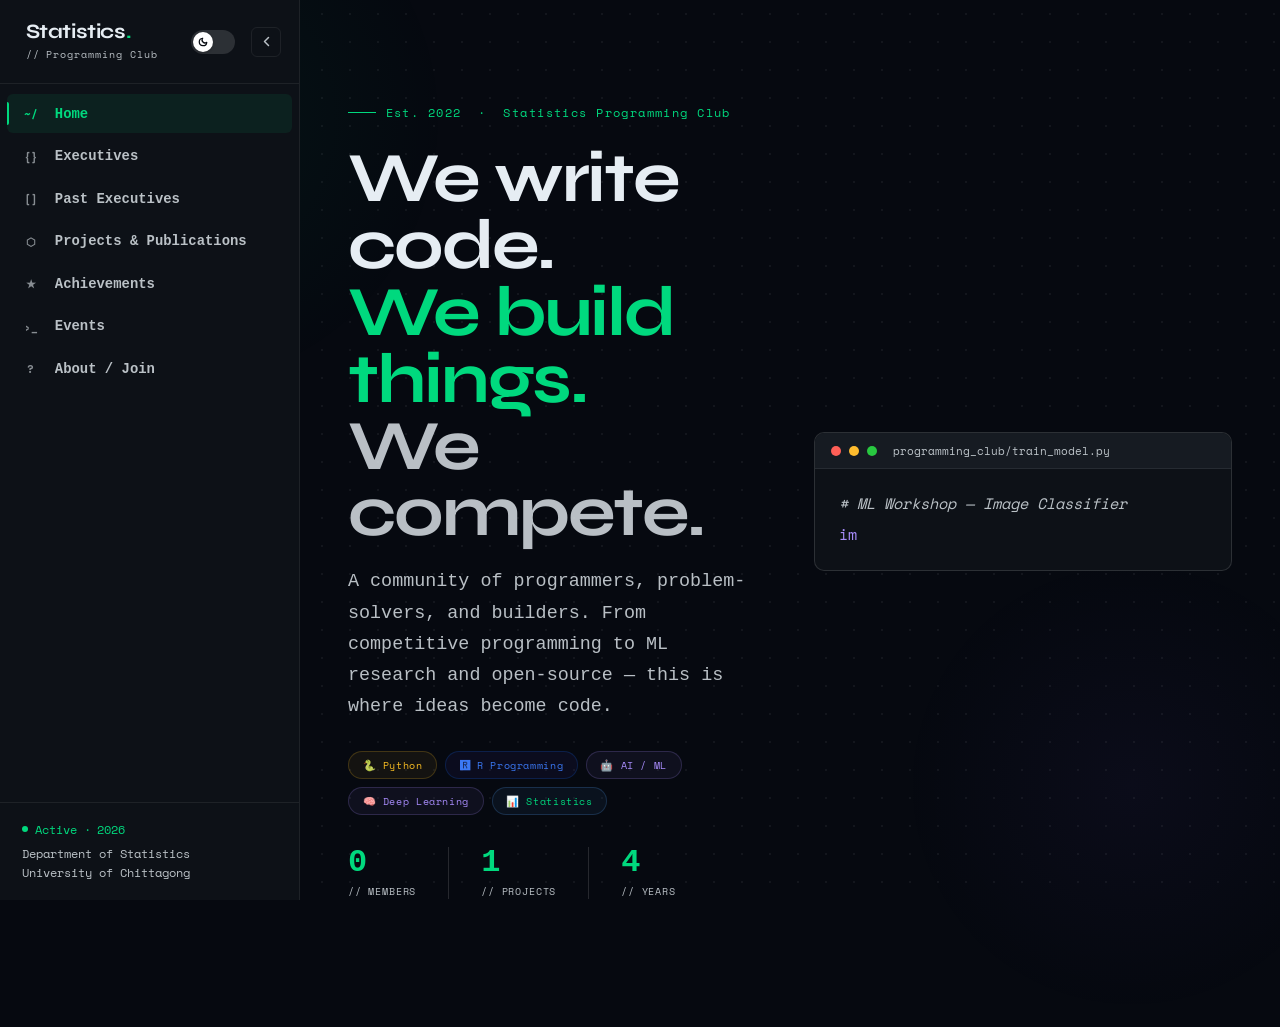
==== commit 47332af6: "Update index.html" ====
--- a/index.html
+++ b/index.html
@@ -8,6 +8,15 @@
   <link rel="preconnect" href="https://fonts.googleapis.com">
   <link rel="preconnect" href="https://fonts.gstatic.com" crossorigin>
   <link rel="stylesheet" href="style.css">
+
+  <meta name="description" content="A community of data-driven programmers. Competitive programming, machine learning projects, and weekly meetups at the Department of Statistics, CU.">
+  <link rel="canonical" href="https://pcstat.org/">
+  <meta name="robots" content="index, follow">
+  <meta property="og:title" content="Statistics Programming Club - CU">
+  <meta property="og:description" content="We write code. We build things. We compete.">
+  <meta property="og:image" content="https://pcstat.org/favicon.svg">
+  <meta property="og:url" content="https://pcstat.svg/">
+  <meta name="twitter:card" content="summary_large_image">
 </head>
 <body>
 
@@ -182,9 +191,15 @@
       <div class="pe">// Our Work</div>
       <h2 class="pt">Club <span>Projects & Publications</span></h2>
       <p class="pd">Open-source tools, research projects, and applications built by club members.</p>
-    </div>
-
-    <!-- Project cards injected by script.js from projects.json → projects[] -->
+
+      <div class="proj-toggle" id="proj-toggle">
+        <button class="pt-btn active" data-tab="all">All</button>
+        <button class="pt-btn" data-tab="projects">Projects</button>
+        <button class="pt-btn" data-tab="publications">Publications</button>
+      </div>
+    </div>
+
+    <!-- Projects Grid -->
     <div class="proj-grid rv" id="proj-grid"></div>
   </section>
 
--- a/style.css
+++ b/style.css
@@ -1,21 +1,89 @@
+/* ── Fira Code ── */
+@font-face {
+  font-family: 'FiraCode';
+  src: url('fonts/FiraCodeNerdFontMono-Regular.ttf') format('truetype');
+  font-weight: 400;
+}
+@font-face {
+  font-family: 'FiraCode';
+  src: url('fonts/FiraCodeNerdFontMono-Bold.ttf') format('truetype');
+  font-weight: 700;
+}
+
+/* ── Space Mono ── */
+@font-face {
+  font-family: 'SpaceMono';
+  src: url('fonts/SpaceMono-Regular.ttf') format('truetype');
+  font-weight: 400;
+}
+@font-face {
+  font-family: 'SpaceMono';
+  src: url('fonts/SpaceMono-Bold.ttf') format('truetype');
+  font-weight: 700;
+}
+
+/* ── BigBlue Terminal ── */
+@font-face {
+  font-family: 'BigBlueTerminal';
+  src: url('fonts/BigBlueTermPlusNerdFontMono-Regular.ttf') format('truetype');
+  font-weight: 400;
+}
+
+/* ── 0xProto ── */
+@font-face {
+  font-family: '0xProto';
+  src: url('fonts/0xProtoNerdFontMono-Regular.ttf') format('truetype');
+  font-weight: 400;
+}
+@font-face {
+  font-family: '0xProto';
+  src: url('fonts/0xProtoNerdFontMono-Bold.ttf') format('truetype');
+  font-weight: 700;
+}
+
+/* ── Syne ── */
+@font-face {
+  font-family: 'Syne';
+  src: url('fonts/Syne-VariableFont_wght.ttf') format('truetype');
+  font-weight: 700;
+}
+
 /* ── RESET & VARIABLES ── */
 *,*::before,*::after{box-sizing:border-box;margin:0;padding:0}
 
 :root{
   --bg:#060910;--surface:#0d1117;--s2:#161b22;
   --b:rgba(255,255,255,.07);--b2:rgba(255,255,255,.13);
-  --txt:#e6edf3;--mut:rgba(230,237,243,.42);
+  --txt:#e6edf3;--mut:rgba(230, 237, 243, 0.8);
   --ac:#00d97e;--acd:rgba(0,217,126,.08);--acg:rgba(0,217,126,.22);
   --bl:#58a6ff;--bld:rgba(88,166,255,.1);--or:#f0883e;
   --pu:#a78bfa;--pud:rgba(167,139,250,.1);--py:#fbbf24;--rp:#3b79f5;
-  --fd:'Syne',sans-serif;--fm:'JetBrains Mono',monospace;
-  --nw:240px;--nc:64px;--nh:60px;--ease:.28s cubic-bezier(.4,0,.2,1)
+  --btn-txt:#000;--repo-bg:#00d97e;--demo-bg:#9f80fe;
+  /* --nav-bg:rgba(13,17,23,.92); */
+  /* fh for headings, fb for body & fm for coding;
+    Options:
+      FiraCode, BigBlueTerminal, SpaceMono, 0xProto, Syne */
+  --fh: 'Syne', monospace, monospace;--fb: 'FiraCode', monospace;--fm: 'SpaceMono', monospace;
+  --nw:300px;--nc:64px;--nh:60px;--ease:.28s cubic-bezier(.4,0,.2,1)
+}
+
+[data-theme="light"]{
+  --bg:#f8fafc;--surface:#ffffff;--s2:#f1f5f9;
+  --b:rgba(0,0,0,.07);--b2:rgba(0,0,0,.13);
+  --txt:#0f172a;--mut:rgba(15,23,42,.85);
+  --ac:#00b366;--acd:rgba(0,179,102,.08);--acg:rgba(0,179,102,.22);
+  --bl:#1d4ed8;--bld:rgba(29,78,216,.1);--or:#c2410c;
+  --pu:#7c3aed;--pud:rgba(124,58,237,.1);--py:#b45309;--rp:#1e40af;
+  --btn-txt:#fff;--repo-bg:#00b366;--demo-bg:#7c3aed;
+  /* --nav-bg:rgba(255,255,255,.92); */
 }
 
 html{scroll-behavior:smooth}
 
+h1,h2,h3,h4,h5,h6{font-family:var(--fh)}
+
 body{
-  font-family:var(--fd);
+  font-family:var(--fb);
   background:var(--bg);
   color:var(--txt);
   min-height:100vh;
@@ -67,8 +135,9 @@
 
 .sbb{overflow:hidden;white-space:nowrap;transition:opacity var(--ease),width var(--ease)}
 .sb.col .sbb{opacity:0;width:0;pointer-events:none}
-
-.lm{font-family:var(--fd);font-size:1.28rem;font-weight:800;letter-spacing:-.02em;line-height:1}
+.sb.col #theme-toggle{display:none}
+
+.lm{font-family:var(--fh);font-size:1.28rem;font-weight:800;letter-spacing:-.02em;line-height:1}
 .lm span{color:var(--ac)}
 .ls{font-family:var(--fm);font-size:.6rem;color:var(--mut);letter-spacing:.1em;margin-top:.25rem}
 
@@ -93,7 +162,7 @@
   transition:background .18s,color .18s
 }
 .nic{font-family:var(--fm);font-size:.7rem;width:22px;text-align:center;flex-shrink:0;opacity:.7}
-.nil{overflow:hidden;transition:opacity var(--ease),max-width var(--ease);max-width:180px}
+.nil{overflow:hidden;transition:opacity var(--ease),max-width var(--ease);max-width:230px}
 .sb.col .nil{opacity:0;max-width:0}
 .ni:hover{background:var(--s2);color:var(--txt)}
 .ni.active{background:var(--acd);color:var(--ac)}
@@ -124,30 +193,43 @@
 .sbfd{display:none;width:7px;height:7px;border-radius:50%;background:var(--ac);animation:pulse 2s ease infinite}
 .sb.col .sbfd{display:block}
 
-.st{display:inline-flex;align-items:center;gap:.4rem;color:var(--ac);font-family:var(--fm);font-size:.6rem;margin-bottom:.4rem}
+.st{display:inline-flex;align-items:center;gap:.4rem;color:var(--ac);font-family:var(--fm);font-size:.75rem;margin-bottom:.4rem}
 .std{width:6px;height:6px;border-radius:50%;background:var(--ac);animation:pulse 2s ease infinite}
 @keyframes pulse{0%,100%{opacity:1;transform:scale(1)}50%{opacity:.4;transform:scale(.75)}}
-.sbf p{font-family:var(--fm);font-size:.6rem;color:var(--mut);line-height:1.6}
+.sbf p{font-family:var(--fm);font-size:.75rem;color:var(--mut);line-height:1.6}
 
 /* ── MOBILE TOP NAV ── */
 .tn{
   display:none;position:fixed;top:0;left:0;right:0;height:var(--nh);
-  background:rgba(13,17,23,.92);backdrop-filter:blur(12px);
+  background:var(--nav-bg);backdrop-filter:blur(12px);
   border-bottom:1px solid var(--b);z-index:200;
-  align-items:center;justify-content:space-between;padding:0 1.25rem
-}
-.tn .lm{font-size:1.1rem}
-
+  align-items:center;justify-content:space-between;padding:0 1.25rem;
+  overflow:hidden;touch-action:none;overscroll-behavior:none
+}
+.tn .lm{font-size:1.3rem}
+.tn-right{display:flex;align-items:center;gap:1rem}
+.tn-theme-toggle{
+  background:transparent;border:none;
+  color:var(--mut);width:44px;height:24px;border-radius:6px;
+  cursor:pointer;display:flex;align-items:center;justify-content:center;
+  transition:none
+}
+.tn-theme-toggle:hover{background:transparent;color:var(--mut);border-color:transparent}
 .hbg{display:flex;flex-direction:column;gap:4px;cursor:pointer;padding:4px}
 .hbg span{display:block;width:20px;height:2px;background:var(--txt);border-radius:2px}
 
 .mm{
   display:none;position:fixed;inset:var(--nh) 0 0 0;
   background:var(--surface);z-index:190;
-  padding:1.5rem 1.25rem;flex-direction:column;gap:.4rem;overflow-y:auto
+  padding:1.5rem 1.25rem;flex-direction:column;gap:.4rem;overflow-y:auto;
+  overscroll-behavior:none
 }
 .mm.open{display:flex}
-.mi{padding:.875rem 1rem;border-radius:6px;font-weight:600;color:var(--mut);cursor:pointer;transition:background .15s,color .15s;font-family:var(--fm);font-size:.83rem}
+.mi{
+  display:flex;align-items:center;gap:.8rem;
+  padding:.875rem 1rem;border-radius:6px;font-weight:600;color:var(--mut);cursor:pointer;transition:background .15s,color .15s;font-family:var(--fm);font-size:.83rem
+}
+.mi-icon{width:16px;height:16px;display:flex;align-items:center;justify-content:center;flex-shrink:0}
 .mi.active{background:var(--acd);color:var(--ac)}
 .mi:hover{background:var(--s2);color:var(--txt)}
 
@@ -198,12 +280,12 @@
 .pill-cp{color:var(--ac);border-color:rgba(0,217,126,.2);background:rgba(0,217,126,.06)}
 
 /* Terminal */
-.term{background:var(--surface);border:1px solid var(--b2);border-radius:10px;overflow:hidden;width:100%;opacity:0;animation:fadeUp .8s ease .45s both}
+.term{background:var(--surface);border:1px solid var(--b2);border-radius:10px;overflow:hidden;width:100%;max-width:700px;opacity:0;animation:fadeUp .8s ease .45s both}
 .tbar{background:var(--s2);padding:.6rem 1rem;display:flex;align-items:center;gap:.5rem;border-bottom:1px solid var(--b)}
 .dot{width:10px;height:10px;border-radius:50%}
 .dr{background:#ff5f57}.dy{background:#febc2e}.dg{background:#28c840}
 .tttl{font-family:var(--fm);font-size:.68rem;color:var(--mut);margin-left:.5rem}
-.tbody{padding:1.25rem 1.5rem;font-family:var(--fm);font-size:.78rem;line-height:1.85}
+.tbody{padding:1.25rem 1.5rem;font-family:var(--fm);font-size:.95rem;line-height:1.85;overflow-y:auto;height:calc(100% - 40px)}
 .tl{display:flex;gap:.6rem;flex-wrap:wrap}
 .tp{color:var(--ac);flex-shrink:0}
 .tc{color:var(--txt)}
@@ -215,9 +297,9 @@
 @keyframes blink{0%,100%{opacity:1}50%{opacity:0}}
 
 /* Mini bar chart */
-.t-chart{padding:.5rem 0 .25rem 1.1rem;display:flex;flex-direction:column;gap:.28rem}
+.t-chart{padding:.5rem 0 .25rem 2.5rem;display:flex;flex-direction:column;gap:.28rem;max-width:400px}
 .t-bar-row{display:flex;align-items:center;gap:.6rem;font-size:.7rem}
-.t-bar-lbl{color:var(--mut);width:5.5rem;text-align:right;flex-shrink:0}
+.t-bar-lbl{color:var(--mut);width:4rem;text-align:left;flex-shrink:0}
 .t-bar-track{flex:1;height:6px;background:rgba(255,255,255,.06);border-radius:3px;overflow:hidden}
 .t-bar-fill{height:100%;border-radius:3px;animation:barGrow .8s cubic-bezier(.16,1,.3,1) both}
 @keyframes barGrow{from{width:0}to{width:var(--w)}}
@@ -238,7 +320,7 @@
 .pe{font-family:var(--fm);font-size:.7rem;color:var(--ac);letter-spacing:.14em;margin-bottom:.7rem}
 .pt{font-size:clamp(2.5rem,6vw,4rem);font-weight:800;letter-spacing:-.02em;line-height:1.1}
 .pt span{color:var(--ac)}
-.pd{color:var(--mut);margin-top:.7rem;max-width:60ch;font-weight:400;font-size:.93rem}
+.pd{color:var(--mut);margin-top:.7rem;max-width:60ch;font-weight:400;font-size:1.2rem}
 .sbadge{display:inline-flex;align-items:center;gap:.5rem;padding:.32rem .85rem;border:1px solid var(--b2);border-radius:20px;font-family:var(--fm);font-size:.66rem;color:var(--mut);margin-top:.9rem}
 .bdot{width:6px;height:6px;border-radius:50%;background:var(--ac);animation:pulse 2s ease infinite}
 
@@ -341,10 +423,10 @@
 /* Project links (repo + demo) */
 .proj-links{display:flex;gap:.5rem;flex-wrap:wrap;align-items:center;}
 .proj-link{display:inline-flex;align-items:center;gap:.35rem;font-family:var(--fm);font-size:.68rem;padding:.3rem .75rem;border-radius:6px;border:1px solid;transition:background .18s,border-color .18s;text-decoration:none;}
-.proj-link.repo{color:var(--ac);border-color:rgba(0,217,126,.2);}
-.proj-link.repo:hover{background:var(--acd);border-color:rgba(0,217,126,.4);}
-.proj-link.demo{color:var(--pu);border-color:rgba(167,139,250,.2);}
-.proj-link.demo:hover{background:rgba(167,139,250,.08);border-color:rgba(167,139,250,.4);}
+.proj-link.repo{background:var(--repo-bg);color:var(--btn-txt);border-color:var(--repo-bg);font-weight:600}
+.proj-link.repo:hover{background:var(--btn-txt);color:var(--repo-bg);border-color:var(--repo-bg)}
+.proj-link.demo{background:var(--demo-bg);color:var(--btn-txt);border-color:var(--demo-bg);font-weight:600}
+.proj-link.demo:hover{background:var(--btn-txt);color:var(--demo-bg);border-color:var(--demo-bg)}
 
 /* Drag handle */
 .drag-handle{cursor:grab;color:var(--mut);font-size:1rem;padding:.2rem .3rem;border-radius:4px;transition:color .15s,background .15s;user-select:none;flex-shrink:0;}
@@ -465,21 +547,29 @@
 /* ── PROJECTS ── */
 .proj-grid {
   display: grid;
+  grid-template-columns: repeat(auto-fill, minmax(300px, 1fr));
+  gap: 1.1rem;
+}
+
+/* .proj-grid {
+  display: grid;
   grid-template-columns: repeat(3, 1fr);
   gap: 1.1rem;
-}
-
-@media (max-width: 1200px) {
+} */
+
+/* Tablet / smaller screen – 2 columns */
+/* @media (max-width: 1200px) {
   .proj-grid {
     grid-template-columns: repeat(2, 1fr);
   }
-}
-
-@media (max-width: 500px) {
+} */
+
+/* Mobile – 1 column */
+/* @media (max-width: 500px) {
   .proj-grid {
     grid-template-columns: 1fr;
   }
-}
+} */
 
 .proj-card {
   background: var(--surface);
@@ -527,7 +617,6 @@
 
 .proj-status.active     { background: var(--acd); color: var(--ac);  border: 1px solid rgba(0,217,126,.2); }
 .proj-status.completed  { background: var(--bld); color: var(--bl);  border: 1px solid rgba(88,166,255,.2); }
-.proj-status.archived   { background: rgba(255,255,255,.04); color: var(--mut); border: 1px solid var(--b); }
 .proj-status.research   { background: var(--pud, rgba(167,139,250,.1)); color: var(--pu); border: 1px solid rgba(167,139,250,.2); }
 
 .proj-status-dot {
@@ -559,11 +648,12 @@
 .proj-tag {
   font-family: var(--fm);
   font-size: .62rem;
+  font-weight: 400;
   padding: .2rem .6rem;
   border-radius: 4px;
   background: var(--s2);
-  border: 1px solid var(--b2);
-  color: var(--mut);
+  border: 1px solid var(--mut);
+  color: var(--txt);
 }
 
 .proj-footer {
@@ -579,6 +669,57 @@
 
 .proj-members {
   font-family: var(--fm);
-  font-size: .65rem;
+  font-size: .75rem;
+  font-weight: 700;
   color: var(--mut);
 }
+
+/* ── Terminal Typing Animation ── */
+.t-line, .tl { display: block; margin-bottom: 2px; white-space: pre-wrap; padding-left: 2em; text-indent: -2em; }
+.t-cmd { color: var(--txt); }
+.t-out { color: var(--mut); }
+.t-prompt { color: var(--ac); font-weight: bold; }
+.t-blink { width: 8px; height: 1em; background: var(--ac); vertical-align: text-bottom; animation: blink 1s step-end infinite; }
+
+.theme-switch {
+  width: 44px;
+  height: 24px;
+  background: var(--b2);
+  border-radius: 12px;
+  position: relative;
+  cursor: pointer;
+  transition: background var(--ease);
+  flex-shrink: 0;
+}
+.switch-thumb {
+  position: absolute;
+  width: 20px;
+  height: 20px;
+  background: #ffffff;
+  border-radius: 50%;
+  top: 2px;
+  left: 2px;
+  transition: transform var(--ease), background var(--ease);
+  box-shadow: 0 1px 3px rgba(0,0,0,0.2);
+  display: flex;
+  align-items: center;
+  justify-content: center;
+  overflow: hidden;
+}
+.switch-thumb svg {
+  width: 10px;
+  height: 10px;
+  color: var(--bg);
+  stroke-width: 3px;
+  transition: color var(--ease);
+}
+[data-theme="light"] .switch-thumb svg {
+  color: var(--txt);
+}
+[data-theme="light"] .theme-switch {
+  background: var(--acd);
+}
+[data-theme="light"] .switch-thumb {
+  transform: translateX(20px);
+  background: #ffffff;
+}
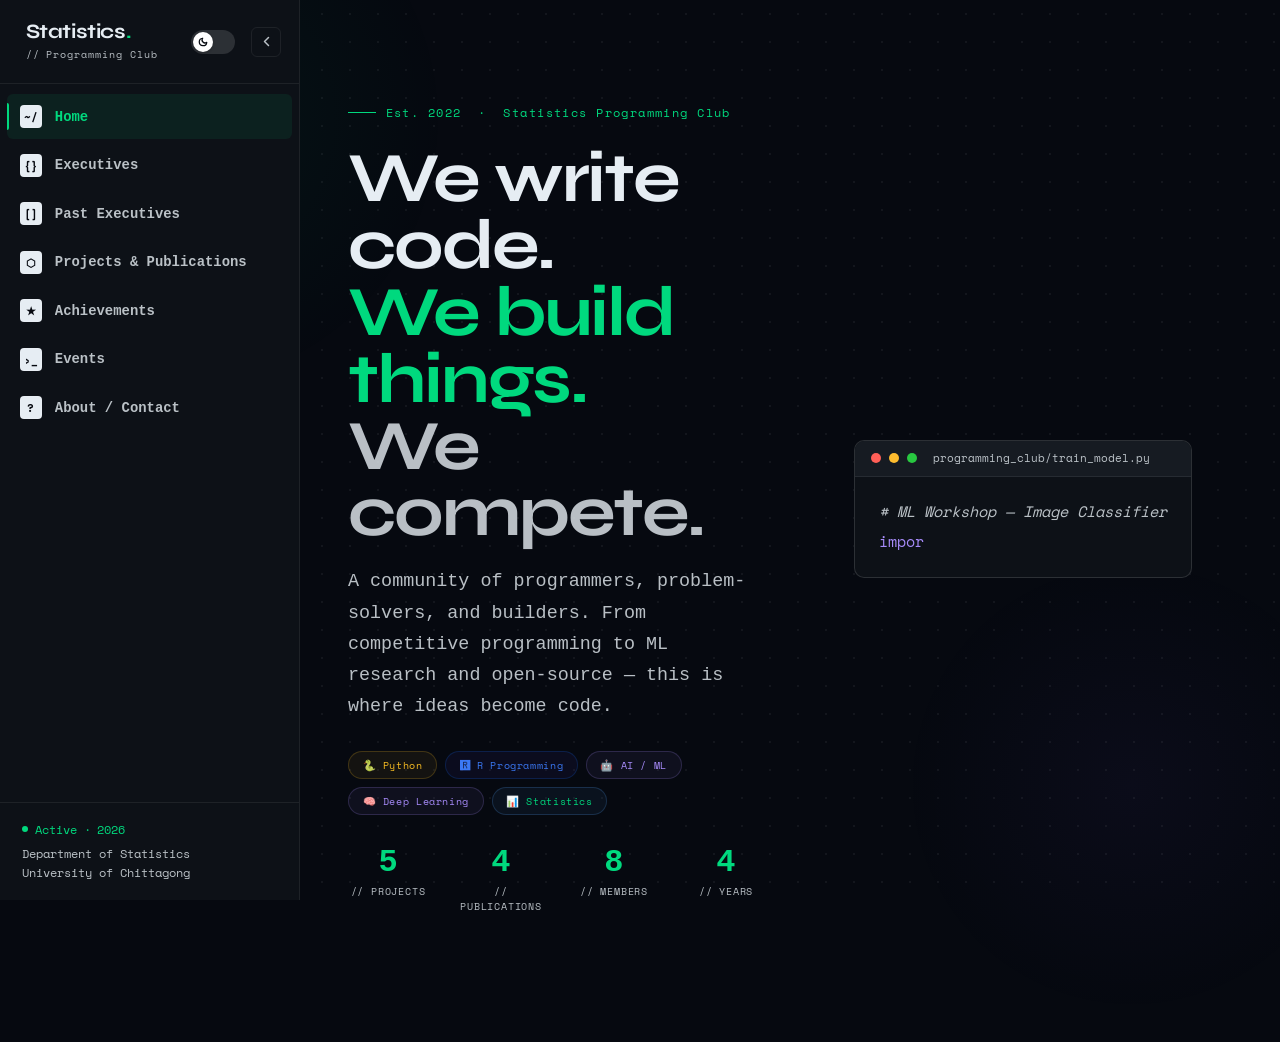
==== commit b70ec5ff: "Update index.html" ====
--- a/index.html
+++ b/index.html
@@ -50,7 +50,7 @@
     <li class="ni"        data-page="projects"     data-tip="Projects & Publications">    <span class="nic">⬡</span> <span class="nil">Projects & Publications</span></li>
     <li class="ni"        data-page="achievements"          data-tip="Achievements"><span class="nic">★</span> <span class="nil">Achievements</span></li>
     <li class="ni"        data-page="events"       data-tip="Events">      <span class="nic">›_</span><span class="nil">Events</span></li>
-    <li class="ni"        data-page="about"        data-tip="About">       <span class="nic">?</span> <span class="nil">About / Join</span></li>
+    <li class="ni"        data-page="about"        data-tip="About & Contact"><span class="nic">?</span> <span class="nil">About / Contact</span></li>
   </ul>
 
   <div class="sbf">
@@ -80,13 +80,13 @@
 </nav>
 
 <div class="mm" id="mm">
-  <div class="mi active" data-page="home">  ~/&nbsp;&nbsp;Home</div>
-  <div class="mi"        data-page="exec">  {}&nbsp;&nbsp;Executives</div>
-  <div class="mi"        data-page="alumni">[]&nbsp;&nbsp;Past Executives</div>
-  <div class="mi"        data-page="projects">⬡&nbsp;&nbsp;Projects & Publications</div>
-  <div class="mi"        data-page="achievements">   ★&nbsp;&nbsp;Achievements</div>
-  <div class="mi"        data-page="events">›_&nbsp;&nbsp;Events</div>
-  <div class="mi"        data-page="about"> ?&nbsp;&nbsp;About / Join</div>
+  <div class="mi active" data-page="home">  <span class="mi-icon">~/</span>&nbsp;&nbsp;Home</div>
+  <div class="mi"        data-page="exec">  <span class="mi-icon">{}</span>&nbsp;&nbsp;Executives</div>
+  <div class="mi"        data-page="alumni">  <span class="mi-icon">[]</span>&nbsp;&nbsp;Past Executives</div>
+  <div class="mi"        data-page="projects">  <span class="mi-icon">⬡</span>&nbsp;&nbsp;Projects & Publications</div>
+  <div class="mi"        data-page="achievements">  <span class="mi-icon">★</span>&nbsp;&nbsp;Achievements</div>
+  <div class="mi"        data-page="events">  <span class="mi-icon">›_</span>&nbsp;&nbsp;Events</div>
+  <div class="mi"        data-page="about">  <span class="mi-icon">?</span>&nbsp;&nbsp;About / Contact</div>
 </div>
 
 <!-- ══════════════════════════════════════════
@@ -122,9 +122,11 @@
           <!-- <span class="pill pill-cp">⚡ Competitive Programming</span> -->
         </div>
         <div class="stats">
+          <div><div class="snum" id="stat-projects">—</div><div class="slbl">// PROJECTS</div></div>
+          <div class="sdiv"></div>
+          <div><div class="snum" id="stat-pubs">—</div><div class="slbl">// PUBLICATIONS</div></div>
+          <div class="sdiv"></div>
           <div><div class="snum" id="stat-members">—</div><div class="slbl">// MEMBERS</div></div>
-          <div class="sdiv"></div>
-          <div><div class="snum" id="stat-projects">—</div><div class="slbl">// PROJECTS</div></div>
           <div class="sdiv"></div>
           <div><div class="snum" id="stat-years">—</div><div class="slbl">// YEARS</div></div>
         </div>
@@ -239,7 +241,7 @@
   </section>
 
   <!-- ─────────────────────────────
-       ABOUT / JOIN
+       ABOUT / CONTACT
   ───────────────────────────── -->
   <section class="pg" id="page-about">
     <div class="ph rv">
@@ -283,10 +285,10 @@
 
     <div class="jcta rv">
       <div>
-        <h3>Ready to <span>join</span>?</h3>
-        <p>Membership is open at the start of each semester. Fill out the form and one of our executives will be in touch within 48 hours.</p>
-      </div>
-      <a class="bjoin" href="mailto:programmingclub.stat.cu@gmail.com">Apply for Membership →</a>
+        <h3>Get in <span>Touch</span></h3>
+        <p>Have questions about the club, want to collaborate on a project, or just want to say hello? We'd love to hear from you.</p>
+      </div>
+      <a class="bjoin" href="mailto:programmingclub.stat.cu@gmail.com">Contact Us →</a>
     </div>
   </section>
 
--- a/style.css
+++ b/style.css
@@ -58,7 +58,11 @@
   --ac:#00d97e;--acd:rgba(0,217,126,.08);--acg:rgba(0,217,126,.22);
   --bl:#58a6ff;--bld:rgba(88,166,255,.1);--or:#f0883e;
   --pu:#a78bfa;--pud:rgba(167,139,250,.1);--py:#fbbf24;--rp:#3b79f5;
+  --icon-bg:var(--txt);
+  --icon-txt:var(--bg);
   --btn-txt:#000;--repo-bg:#00d97e;--demo-bg:#9f80fe;
+  --toggle-shadow: 0 10px 30px rgba(0,0,0,0.6), 0 0 15px rgba(255,255,255,0.03);
+  --toggle-inner: inset 0 1px 1px rgba(255,255,255,0.1);
   /* --nav-bg:rgba(13,17,23,.92); */
   /* fh for headings, fb for body & fm for coding;
     Options:
@@ -74,7 +78,11 @@
   --ac:#00b366;--acd:rgba(0,179,102,.08);--acg:rgba(0,179,102,.22);
   --bl:#1d4ed8;--bld:rgba(29,78,216,.1);--or:#c2410c;
   --pu:#7c3aed;--pud:rgba(124,58,237,.1);--py:#b45309;--rp:#1e40af;
+  --icon-bg:var(--txt);
+  --icon-txt:var(--bg);
   --btn-txt:#fff;--repo-bg:#00b366;--demo-bg:#7c3aed;
+  --toggle-shadow: 0 10px 30px rgba(0,0,0,0.15), 0 0 10px rgba(0,0,0,0.05);
+  --toggle-inner: inset 0 1px 1px rgba(0,0,0,0.1);
   /* --nav-bg:rgba(255,255,255,.92); */
 }
 
@@ -161,7 +169,10 @@
   cursor:pointer;white-space:nowrap;position:relative;
   transition:background .18s,color .18s
 }
-.nic{font-family:var(--fm);font-size:.7rem;width:22px;text-align:center;flex-shrink:0;opacity:.7}
+.nic{
+  font-family:var(--fm);font-size:.7rem;width:22px;text-align:center;flex-shrink:0;
+  background:var(--icon-bg);color:var(--icon-txt);border:1px solid var(--b);border-radius:4px;padding:2px 0;font-weight:900;
+}
 .nil{overflow:hidden;transition:opacity var(--ease),max-width var(--ease);max-width:230px}
 .sb.col .nil{opacity:0;max-width:0}
 .ni:hover{background:var(--s2);color:var(--txt)}
@@ -229,7 +240,10 @@
   display:flex;align-items:center;gap:.8rem;
   padding:.875rem 1rem;border-radius:6px;font-weight:600;color:var(--mut);cursor:pointer;transition:background .15s,color .15s;font-family:var(--fm);font-size:.83rem
 }
-.mi-icon{width:16px;height:16px;display:flex;align-items:center;justify-content:center;flex-shrink:0}
+.mi-icon{
+  width:22px;height:20px;display:flex;align-items:center;justify-content:center;flex-shrink:0;
+  background:var(--icon-bg);color:var(--icon-txt);border:1px solid var(--b);border-radius:4px;font-family:var(--fm);font-size:.7rem;font-weight:900;
+}
 .mi.active{background:var(--acd);color:var(--ac)}
 .mi:hover{background:var(--s2);color:var(--txt)}
 
@@ -243,10 +257,10 @@
 .hero{
   min-height:calc(100vh - 3.5rem);
   display:grid;grid-template-columns:1fr 1fr;gap:3rem;
-  align-items:center;padding:3rem 0
-}
-.hero-left{display:flex;flex-direction:column;justify-content:center}
-.hero-right{display:flex;flex-direction:column;gap:1.5rem}
+  align-items:center;justify-items:center;padding:3rem 0
+}
+.hero-left{display:flex;flex-direction:column;justify-content:center;max-width: 600px;}
+.hero-right{display:flex;flex-direction:column;gap:1.5rem;max-width: 600px;}
 
 .htag{
   font-family:var(--fm);font-size:.74rem;color:var(--ac);
@@ -266,7 +280,7 @@
 
 .hdesc{
   font-size:clamp(1rem,1.8vw,1.15rem);color:var(--mut);
-  max-width:46ch;font-weight:400;line-height:1.7;margin-bottom:1.75rem;
+  font-weight:400;line-height:1.7;margin-bottom:1.75rem;
   opacity:0;animation:fadeUp .8s ease .35s both
 }
 
@@ -280,7 +294,7 @@
 .pill-cp{color:var(--ac);border-color:rgba(0,217,126,.2);background:rgba(0,217,126,.06)}
 
 /* Terminal */
-.term{background:var(--surface);border:1px solid var(--b2);border-radius:10px;overflow:hidden;width:100%;max-width:700px;opacity:0;animation:fadeUp .8s ease .45s both}
+.term{background:var(--surface);border:1px solid var(--b2);border-radius:10px;overflow:hidden;width:100%;opacity:0;animation:fadeUp .8s ease .45s both}
 .tbar{background:var(--s2);padding:.6rem 1rem;display:flex;align-items:center;gap:.5rem;border-bottom:1px solid var(--b)}
 .dot{width:10px;height:10px;border-radius:50%}
 .dr{background:#ff5f57}.dy{background:#febc2e}.dg{background:#28c840}
@@ -310,13 +324,14 @@
 .t-bar-val{color:var(--ac);font-size:.68rem;flex-shrink:0;width:3rem}
 
 /* Stats */
-.stats{display:flex;gap:2rem;flex-wrap:wrap;opacity:0;animation:fadeUp .8s ease .55s both}
-.snum{font-size:clamp(1.5rem,3vw,2rem);font-weight:800;color:var(--ac);line-height:1}
-.slbl{font-family:var(--fm);font-size:.64rem;color:var(--mut);letter-spacing:.08em;margin-top:.3rem}
-.sdiv{width:1px;background:var(--b2);align-self:stretch}
+.stats{display:grid;grid-template-columns:repeat(4,1fr);gap:2rem;opacity:0;animation:fadeUp .8s ease .55s both;width:100%;}
+.snum{font-size:clamp(1.5rem,3vw,2rem);font-weight:800;color:var(--ac);line-height:1;text-align:center}
+.slbl{font-family:var(--fm);font-size:.64rem;color:var(--mut);letter-spacing:.08em;margin-top:.3rem;text-align:center}
+.sdiv{display:none}
 
 /* ── PAGE HEADERS ── */
-.ph{margin-bottom:2.5rem;padding-bottom:2rem;border-bottom:1px solid var(--b)}
+.ph{margin-bottom:2.5rem;padding-bottom:2rem}
+#page-projects .ph{margin-bottom:1rem}
 .pe{font-family:var(--fm);font-size:.7rem;color:var(--ac);letter-spacing:.14em;margin-bottom:.7rem}
 .pt{font-size:clamp(2.5rem,6vw,4rem);font-weight:800;letter-spacing:-.02em;line-height:1.1}
 .pt span{color:var(--ac)}
@@ -428,11 +443,86 @@
 .proj-link.demo{background:var(--demo-bg);color:var(--btn-txt);border-color:var(--demo-bg);font-weight:600}
 .proj-link.demo:hover{background:var(--btn-txt);color:var(--demo-bg);border-color:var(--demo-bg)}
 
-/* Drag handle */
-.drag-handle{cursor:grab;color:var(--mut);font-size:1rem;padding:.2rem .3rem;border-radius:4px;transition:color .15s,background .15s;user-select:none;flex-shrink:0;}
-.drag-handle:active{cursor:grabbing;}
-.drag-handle:hover{color:var(--txt);background:var(--s3);}
-.dragging{opacity:.4;border:1px dashed var(--b3)!important;}
+/* Project Toggle - Technical Segmented Control */
+.proj-toggle {
+  display: inline-flex;
+  background: var(--surface);
+  border: 1px solid var(--b2);
+  border-top: 1px solid var(--b);
+  border-radius: 6px;
+  padding: 4px;
+  gap: 4px;
+  align-self: center;
+  margin-top: 2rem;
+  width: fit-content;
+  box-shadow: var(--toggle-shadow);
+  position: relative;
+}
+
+.proj-toggle::before {
+  content: '';
+  position: absolute;
+  inset: 0;
+  border-radius: 6px;
+  box-shadow: var(--toggle-inner);
+  pointer-events: none;
+}
+
+.pt-btn {
+  font-family: var(--fm);
+  font-size: 0.65rem;
+  font-weight: 600;
+  text-transform: uppercase;
+  letter-spacing: 0.12em;
+  color: var(--mut);
+  background: transparent;
+  border: none;
+  padding: 0.5rem 1.2rem;
+  border-radius: 4px;
+  cursor: pointer;
+  transition: all 0.2s cubic-bezier(0.4, 0, 0.2, 1);
+  position: relative;
+  overflow: hidden;
+}
+
+.pt-btn:hover {
+  color: var(--txt);
+  background: var(--s2);
+}
+
+.pt-btn.active {
+  background: var(--ac);
+  color: #000;
+  box-shadow: 0 0 15px var(--acg);
+  transform: translateY(-1px);
+}
+
+.pt-btn.active::after {
+  content: '';
+  position: absolute;
+  top: 0;
+  left: 0;
+  right: 0;
+  bottom: 0;
+  background: linear-gradient(rgba(255,255,255,0.2), transparent);
+  pointer-events: none;
+}
+
+.proj-panel {
+  transition: opacity 0.3s ease, transform 0.3s ease;
+}
+
+.proj-panel.active {
+  display: block;
+  opacity: 1;
+  transform: translateY(0);
+}
+
+.proj-panel:not(.active) {
+  display: none;
+  opacity: 0;
+  transform: translateY(10px);
+}
 
 /* ── ABOUT ── */
 .abg{display:grid;grid-template-columns:1fr 1fr;gap:1.1rem;margin-bottom:2.5rem}
@@ -520,28 +610,37 @@
 .rv.vis{opacity:1;transform:none}
 
 /* ── RESPONSIVE ── */
-@media(max-width:900px){
+@media(max-width:1000px){
   .sb{display:none}
   .tn{display:flex}
   .ct{margin-left:0!important;padding-top:var(--nh)}
   .pg{padding:2rem 1.25rem 4rem}
-  .hero{grid-template-columns:1fr;gap:2rem;min-height:auto;padding:2rem 0 3rem}
   .ec.pres{grid-column:span 1;flex-direction:column}
   .abg{grid-template-columns:1fr}
   .abc.wide{grid-column:span 1}
   .mtr{flex-direction:column}
   .tally{flex-direction:column}
   .jcta{flex-direction:column}
+  .stats { grid-template-columns: repeat(2, 1fr); }
   .ev{
-    grid-template-columns: 52px 1fr auto;   /* date | title | countdown */
-    /* optionally add a column gap if needed */
+    grid-template-columns: 52px 1fr auto;
     gap: 0.5rem;
   }
 }
-@media(max-width:520px){
+
+@media(max-width:650px){
   .egrid{grid-template-columns:1fr}
   .proj-grid{grid-template-columns:1fr}
-  .hero{padding:1.5rem 0 2rem}
+  .hero{
+    grid-template-columns:1fr;
+    gap:2rem;
+    min-height:auto;
+    padding:1.5rem 0 2rem;
+  }
+}
+
+@media (max-width: 250px) {
+  .stats { grid-template-columns: 1fr; }
 }
 
 /* ── PROJECTS ── */
@@ -550,26 +649,6 @@
   grid-template-columns: repeat(auto-fill, minmax(300px, 1fr));
   gap: 1.1rem;
 }
-
-/* .proj-grid {
-  display: grid;
-  grid-template-columns: repeat(3, 1fr);
-  gap: 1.1rem;
-} */
-
-/* Tablet / smaller screen – 2 columns */
-/* @media (max-width: 1200px) {
-  .proj-grid {
-    grid-template-columns: repeat(2, 1fr);
-  }
-} */
-
-/* Mobile – 1 column */
-/* @media (max-width: 500px) {
-  .proj-grid {
-    grid-template-columns: 1fr;
-  }
-} */
 
 .proj-card {
   background: var(--surface);
@@ -652,7 +731,7 @@
   padding: .2rem .6rem;
   border-radius: 4px;
   background: var(--s2);
-  border: 1px solid var(--mut);
+  border: 1px solid var(--b2);
   color: var(--txt);
 }
 
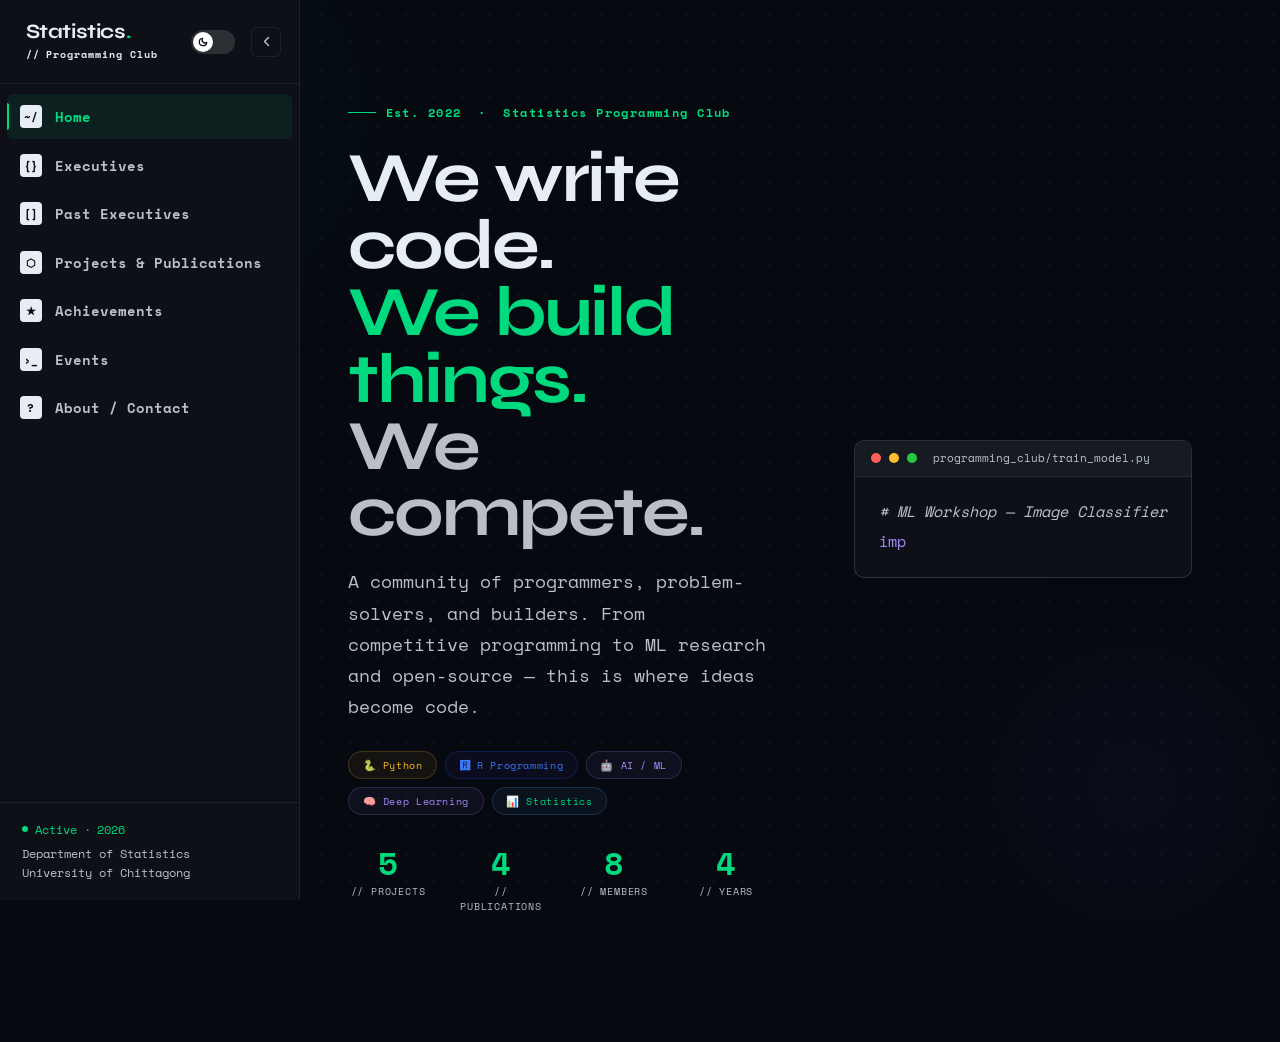
==== commit 886412c1: "fix: fixed font issue" ====
--- a/index.html
+++ b/index.html
@@ -29,7 +29,7 @@
   <div class="sbh">
     <div class="sbb">
       <div class="lm"><a href="">Statistics<span>.</span></div>
-      <div class="ls">// Programming Club</a></div>
+      <div class="ls"><span class="pcs">// Programming Club</span></a></div>
     </div>
     <div style="display: flex; align-items: center; gap: 1rem;">
       <div id="theme-toggle" style="cursor: pointer" title="Toggle Theme">
@@ -44,13 +44,13 @@
   </div>
 
   <ul class="nis">
-    <li class="ni active" data-page="home"        data-tip="Home">        <span class="nic">~/</span><span class="nil">Home</span></li>
-    <li class="ni"        data-page="exec"         data-tip="Executives">  <span class="nic">{}</span><span class="nil">Executives</span></li>
-    <li class="ni"        data-page="alumni"       data-tip="Past Execs">  <span class="nic">[]</span><span class="nil">Past Executives</span></li>
-    <li class="ni"        data-page="projects"     data-tip="Projects & Publications">    <span class="nic">⬡</span> <span class="nil">Projects & Publications</span></li>
-    <li class="ni"        data-page="achievements"          data-tip="Achievements"><span class="nic">★</span> <span class="nil">Achievements</span></li>
-    <li class="ni"        data-page="events"       data-tip="Events">      <span class="nic">›_</span><span class="nil">Events</span></li>
-    <li class="ni"        data-page="about"        data-tip="About & Contact"><span class="nic">?</span> <span class="nil">About / Contact</span></li>
+    <li class="ni active" data-page="home" data-tip="Home"><span class="nic">~/</span><span class="nil">Home</span></li>
+    <li class="ni" data-page="exec" data-tip="Executives"><span class="nic">{}</span><span class="nil">Executives</span></li>
+    <li class="ni" data-page="alumni" data-tip="Past Execs"><span class="nic">[]</span><span class="nil">Past Executives</span></li>
+    <li class="ni" data-page="projects" data-tip="Projects & Publications"><span class="nic">⬡</span> <span class="nil">Projects & Publications</span></li>
+    <li class="ni" data-page="achievements" data-tip="Achievements"><span class="nic">★</span><span class="nil">Achievements</span></li>
+    <li class="ni" data-page="events" data-tip="Events"><span class="nic">›_</span><span class="nil">Events</span></li>
+    <li class="ni" data-page="about" data-tip="About & Contact"><span class="nic">?</span><span class="nil">About / Contact</span></li>
   </ul>
 
   <div class="sbf">
@@ -80,13 +80,13 @@
 </nav>
 
 <div class="mm" id="mm">
-  <div class="mi active" data-page="home">  <span class="mi-icon">~/</span>&nbsp;&nbsp;Home</div>
-  <div class="mi"        data-page="exec">  <span class="mi-icon">{}</span>&nbsp;&nbsp;Executives</div>
-  <div class="mi"        data-page="alumni">  <span class="mi-icon">[]</span>&nbsp;&nbsp;Past Executives</div>
-  <div class="mi"        data-page="projects">  <span class="mi-icon">⬡</span>&nbsp;&nbsp;Projects & Publications</div>
-  <div class="mi"        data-page="achievements">  <span class="mi-icon">★</span>&nbsp;&nbsp;Achievements</div>
-  <div class="mi"        data-page="events">  <span class="mi-icon">›_</span>&nbsp;&nbsp;Events</div>
-  <div class="mi"        data-page="about">  <span class="mi-icon">?</span>&nbsp;&nbsp;About / Contact</div>
+  <div class="mi active" data-page="home"><span class="mi-icon">~/</span>&nbsp;&nbsp;Home</div>
+  <div class="mi" data-page="exec"><span class="mi-icon">{}</span>&nbsp;&nbsp;Executives</div>
+  <div class="mi" data-page="alumni"><span class="mi-icon">[]</span>&nbsp;&nbsp;Past Executives</div>
+  <div class="mi" data-page="projects"><span class="mi-icon">⬡</span>&nbsp;&nbsp;Projects & Publications</div>
+  <div class="mi" data-page="achievements"><span class="mi-icon">★</span>&nbsp;&nbsp;Achievements</div>
+  <div class="mi" data-page="events"><span class="mi-icon">›_</span>&nbsp;&nbsp;Events</div>
+  <div class="mi" data-page="about"><span class="mi-icon">?</span>&nbsp;&nbsp;About / Contact</div>
 </div>
 
 <!-- ══════════════════════════════════════════
@@ -155,7 +155,7 @@
   ───────────────────────────── -->
   <section class="pg" id="page-exec">
     <div class="ph rv">
-      <div class="pe">// Current Session</div>
+      <div class="pe">// Committee</div>
       <h2 class="pt">Current <span>Executives</span></h2>
       <p class="pd">The team leading Statistics Programming Club this year. Click any card to view their profile &amp; social links.</p>
       <div class="sbadge" id="exec-session-badge">
@@ -190,7 +190,7 @@
   ───────────────────────────── -->
   <section class="pg" id="page-projects">
     <div class="ph rv">
-      <div class="pe">// Our Work</div>
+      <div class="pe">// Portfolio</div>
       <h2 class="pt">Club <span>Projects & Publications</span></h2>
       <p class="pd">Open-source tools, research projects, and applications built by club members.</p>
 
@@ -211,7 +211,7 @@
   ───────────────────────────── -->
   <section class="pg" id="page-achievements">
     <div class="ph rv">
-      <div class="pe">// Trophy Room</div>
+      <div class="pe">// Honors</div>
       <h2 class="pt">Our <span>Achievements</span></h2>
       <p class="pd">Competition results, recognitions, and milestones since 2022.</p>
     </div>
@@ -245,8 +245,8 @@
   ───────────────────────────── -->
   <section class="pg" id="page-about">
     <div class="ph rv">
-      <div class="pe">// About</div>
-      <h2 class="pt">Who We <span>Are</span></h2>
+      <div class="pe">// Overview</div>
+      <h2 class="pt">Who <span>We Are</span></h2>
       <p class="pd">Founded in 2022 at the Dept. of Statistics, University of Chittagong.</p>
     </div>
 
--- a/style.css
+++ b/style.css
@@ -1,15 +1,3 @@
-/* ── Fira Code ── */
-@font-face {
-  font-family: 'FiraCode';
-  src: url('fonts/FiraCodeNerdFontMono-Regular.ttf') format('truetype');
-  font-weight: 400;
-}
-@font-face {
-  font-family: 'FiraCode';
-  src: url('fonts/FiraCodeNerdFontMono-Bold.ttf') format('truetype');
-  font-weight: 700;
-}
-
 /* ── Space Mono ── */
 @font-face {
   font-family: 'SpaceMono';
@@ -22,24 +10,6 @@
   font-weight: 700;
 }
 
-/* ── BigBlue Terminal ── */
-@font-face {
-  font-family: 'BigBlueTerminal';
-  src: url('fonts/BigBlueTermPlusNerdFontMono-Regular.ttf') format('truetype');
-  font-weight: 400;
-}
-
-/* ── 0xProto ── */
-@font-face {
-  font-family: '0xProto';
-  src: url('fonts/0xProtoNerdFontMono-Regular.ttf') format('truetype');
-  font-weight: 400;
-}
-@font-face {
-  font-family: '0xProto';
-  src: url('fonts/0xProtoNerdFontMono-Bold.ttf') format('truetype');
-  font-weight: 700;
-}
 
 /* ── Syne ── */
 @font-face {
@@ -64,10 +34,7 @@
   --toggle-shadow: 0 10px 30px rgba(0,0,0,0.6), 0 0 15px rgba(255,255,255,0.03);
   --toggle-inner: inset 0 1px 1px rgba(255,255,255,0.1);
   /* --nav-bg:rgba(13,17,23,.92); */
-  /* fh for headings, fb for body & fm for coding;
-    Options:
-      FiraCode, BigBlueTerminal, SpaceMono, 0xProto, Syne */
-  --fh: 'Syne', monospace, monospace;--fb: 'FiraCode', monospace;--fm: 'SpaceMono', monospace;
+  --fh: 'Syne', monospace;--fm: 'SpaceMono', monospace;
   --nw:300px;--nc:64px;--nh:60px;--ease:.28s cubic-bezier(.4,0,.2,1)
 }
 
@@ -91,7 +58,7 @@
 h1,h2,h3,h4,h5,h6{font-family:var(--fh)}
 
 body{
-  font-family:var(--fb);
+  font-family:var(--fm);
   background:var(--bg);
   color:var(--txt);
   min-height:100vh;
@@ -125,6 +92,8 @@
 ul{list-style:none}
 
 /* ── SIDEBAR ── */
+.pcs{color: var(--txt);font-weight: 700;}
+
 .sb{
   position:fixed;top:0;left:0;bottom:0;
   width:var(--nw);background:var(--surface);
@@ -160,7 +129,7 @@
 .sbt svg{transition:transform var(--ease)}
 .sb.col .sbt svg{transform:rotate(180deg)}
 
-.nis{flex:1;padding:.6rem .45rem;display:flex;flex-direction:column;gap:.2rem;overflow:hidden}
+.nis{flex:1;padding:.6rem .45rem;display:flex;flex-direction:column;gap:.2rem;overflow-y:auto}
 
 .ni{
   display:flex;align-items:center;gap:.8rem;
@@ -259,11 +228,11 @@
   display:grid;grid-template-columns:1fr 1fr;gap:3rem;
   align-items:center;justify-items:center;padding:3rem 0
 }
-.hero-left{display:flex;flex-direction:column;justify-content:center;max-width: 600px;}
-.hero-right{display:flex;flex-direction:column;gap:1.5rem;max-width: 600px;}
+.hero-left{display:flex;flex-direction:column;justify-content:center;max-width: 670px;}
+.hero-right{display:flex;flex-direction:column;gap:1.5rem;max-width: 670px;}
 
 .htag{
-  font-family:var(--fm);font-size:.74rem;color:var(--ac);
+  font-family:var(--fm);font-size:.74rem;color:var(--ac);font-weight: 800;
   letter-spacing:.12em;margin-bottom:1.5rem;
   display:flex;align-items:center;gap:.6rem;
   opacity:0;animation:fadeUp .7s ease .1s both
@@ -332,10 +301,10 @@
 /* ── PAGE HEADERS ── */
 .ph{margin-bottom:2.5rem;padding-bottom:2rem}
 #page-projects .ph{margin-bottom:1rem}
-.pe{font-family:var(--fm);font-size:.7rem;color:var(--ac);letter-spacing:.14em;margin-bottom:.7rem}
+.pe{font-family:var(--fm);font-size:.7rem;color:var(--ac);letter-spacing:.14em;margin-bottom:.7rem;font-weight: 800;}
 .pt{font-size:clamp(2.5rem,6vw,4rem);font-weight:800;letter-spacing:-.02em;line-height:1.1}
 .pt span{color:var(--ac)}
-.pd{color:var(--mut);margin-top:.7rem;max-width:60ch;font-weight:400;font-size:1.2rem}
+.pd{color:var(--mut);margin-top:.7rem;max-width:60ch;font-family:var(--fm);font-weight:400;font-size:1.2rem}
 .sbadge{display:inline-flex;align-items:center;gap:.5rem;padding:.32rem .85rem;border:1px solid var(--b2);border-radius:20px;font-family:var(--fm);font-size:.66rem;color:var(--mut);margin-top:.9rem}
 .bdot{width:6px;height:6px;border-radius:50%;background:var(--ac);animation:pulse 2s ease infinite}
 
@@ -610,7 +579,7 @@
 .rv.vis{opacity:1;transform:none}
 
 /* ── RESPONSIVE ── */
-@media(max-width:1000px){
+@media(max-aspect-ratio: 1000/764){
   .sb{display:none}
   .tn{display:flex}
   .ct{margin-left:0!important;padding-top:var(--nh)}
@@ -628,7 +597,7 @@
   }
 }
 
-@media(max-width:650px){
+@media(max-aspect-ratio: 650/764){
   .egrid{grid-template-columns:1fr}
   .proj-grid{grid-template-columns:1fr}
   .hero{
@@ -639,7 +608,7 @@
   }
 }
 
-@media (max-width: 250px) {
+@media (max-aspect-ratio: 250/764) {
   .stats { grid-template-columns: 1fr; }
 }
 
